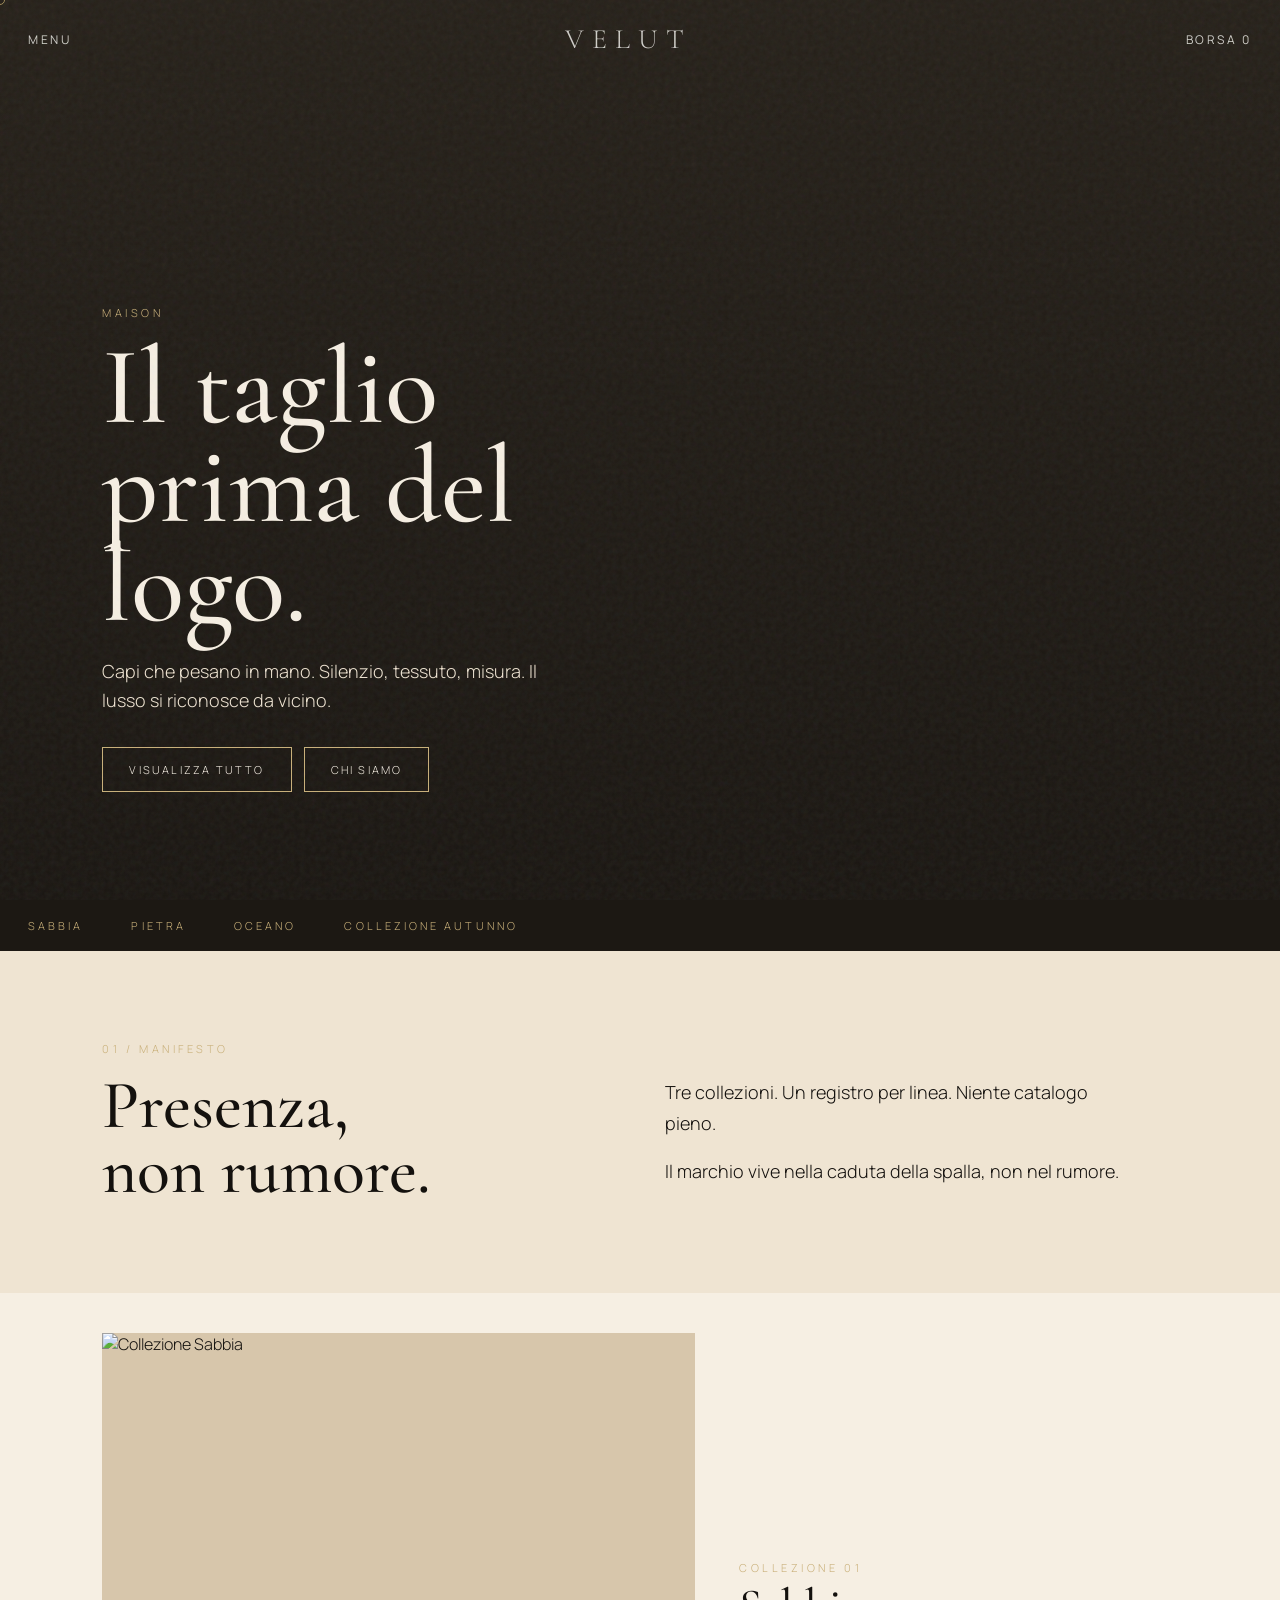
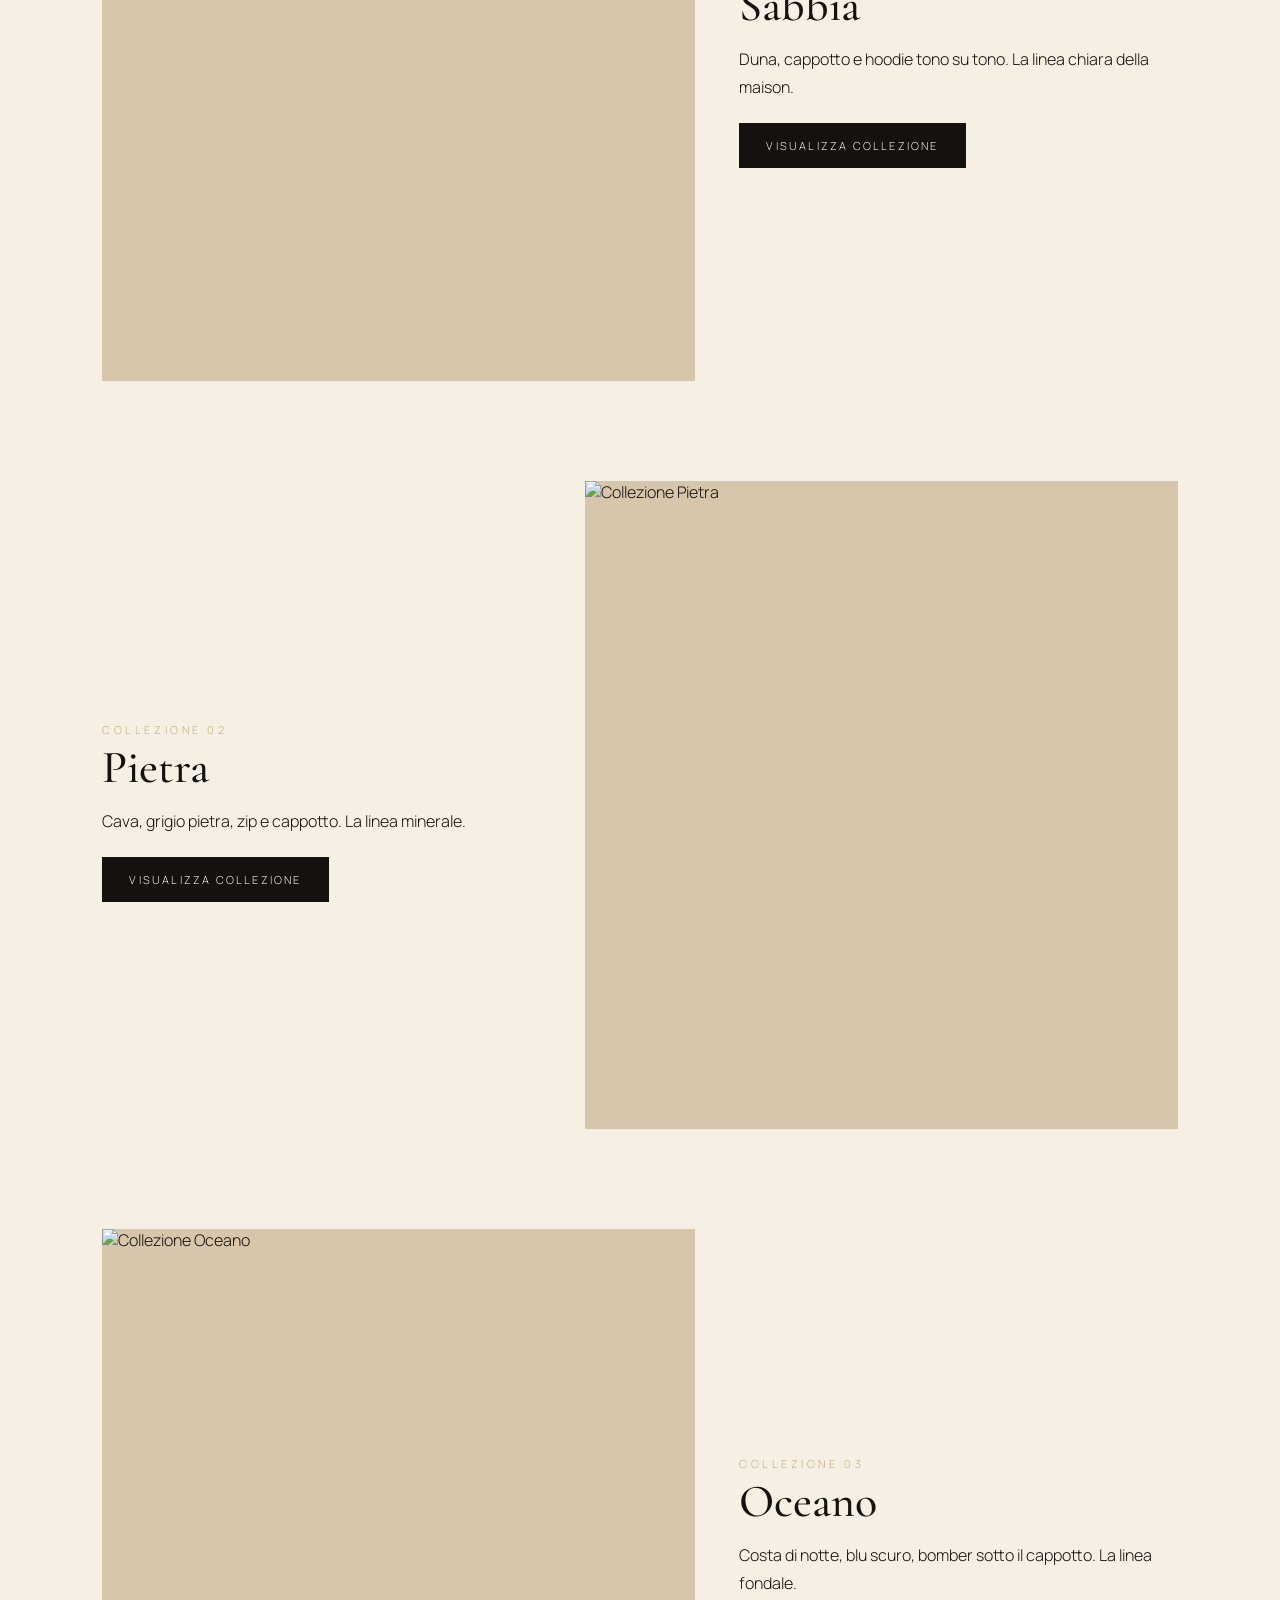
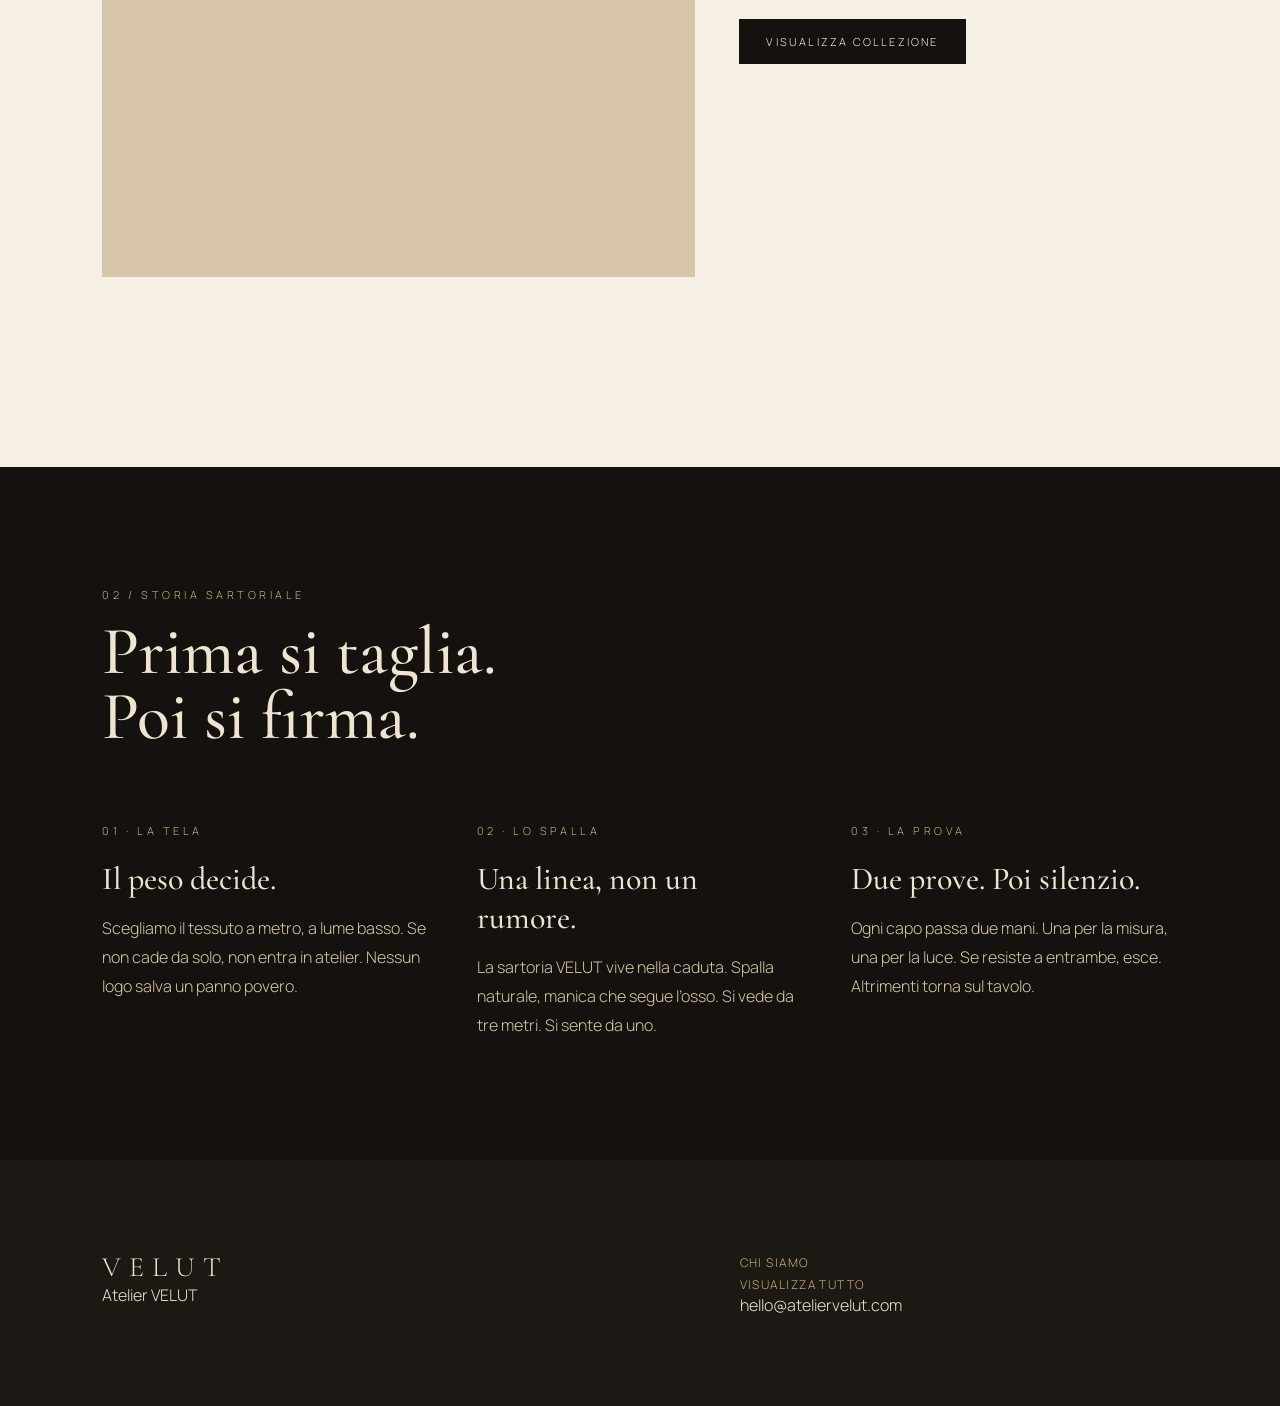
==== index.html @ d6e82a76 "Home: Storia sartoriale sotto le collezioni" ====
<!DOCTYPE html>
<html lang="it">
<head>
<meta charset="UTF-8"/>
<meta name="viewport" content="width=device-width, initial-scale=1"/>
<title>Atelier VELUT</title>
<link href="https://fonts.googleapis.com/css2?family=Cormorant+Garamond:ital,wght@0,400;0,500;1,400&family=Manrope:wght@300;400;500&display=swap" rel="stylesheet"/>
<link rel="stylesheet" href="styles.css"/>
</head>
<body>
<div class="cursor" id="cursor"></div><div class="grain"></div>
<nav class="nav"><button class="nav-link" data-open="menu">Menu</button><a class="wordmark" href="index.html">VELUT</a><button class="nav-link" id="cartBtn">Borsa <span id="cartCount">0</span></button></nav>
<aside class="panel" id="menu"><button class="panel-close" data-close>×</button><p class="eyebrow">Atelier</p><a href="index.html">Home</a><a href="collezioni.html">Visualizza tutto</a><a href="collezione-sabbia.html">Sabbia</a><a href="collezione-pietra.html">Pietra</a><a href="collezione-oceano.html">Oceano</a><a href="chi-siamo.html">Chi siamo</a></aside>
<aside class="panel cart" id="cart"><button class="panel-close" data-close-cart>×</button><p class="eyebrow">Borsa</p><div id="cartItems" class="cart-items"></div><div class="cart-foot"><div class="row"><span>Totale</span><strong id="cartTotal">€ 0</strong></div><button class="btn solid" id="checkout">Richiedi il capo</button></div></aside>
<header class="hero">
  <div class="hero-media">
    <video autoplay muted loop playsinline>
      <source src="https://videos.pexels.com/video-files/5815522/5815522-hd_1920_1080_25fps.mp4" type="video/mp4"/>
    </video>
  </div>
  <div class="hero-veil"></div>
  <div class="hero-copy">
    <p class="eyebrow">Maison</p>
    <h1>Il taglio<br/>prima del logo.</h1>
    <p class="lede">Capi che pesano in mano. Silenzio, tessuto, misura. Il lusso si riconosce da vicino.</p>
    <div class="hero-actions">
      <a class="btn ghost" href="collezioni.html">Visualizza tutto</a>
      <a class="btn ghost" href="chi-siamo.html">Chi siamo</a>
    </div>
  </div>
</header>
<section class="strip"><span>Sabbia</span><span>Pietra</span><span>Oceano</span><span>Collezione Autunno</span></section>
<section class="manifesto">
  <div><p class="eyebrow">01 / Manifesto</p><h2>Presenza,<br/>non rumore.</h2></div>
  <div class="manifesto-text">
    <p>Tre collezioni. Un registro per linea. Niente catalogo pieno.</p>
    <p>Il marchio vive nella caduta della spalla, non nel rumore.</p>
  </div>
</section>
<section class="collezione home-looks">
  <article class="product">
    <div class="product-img"><img src="https://i.imgur.com/UdXTt7d.jpeg" alt="Collezione Sabbia" referrerpolicy="no-referrer"/></div>
    <div class="product-info">
      <p class="eyebrow">Collezione 01</p>
      <h3>Sabbia</h3>
      <p>Duna, cappotto e hoodie tono su tono. La linea chiara della maison.</p>
      <a class="btn solid" href="collezione-sabbia.html">Visualizza collezione</a>
    </div>
  </article>
  <article class="product reverse">
    <div class="product-img"><img src="https://i.imgur.com/T31QSVO.jpeg" alt="Collezione Pietra" referrerpolicy="no-referrer"/></div>
    <div class="product-info">
      <p class="eyebrow">Collezione 02</p>
      <h3>Pietra</h3>
      <p>Cava, grigio pietra, zip e cappotto. La linea minerale.</p>
      <a class="btn solid" href="collezione-pietra.html">Visualizza collezione</a>
    </div>
  </article>
  <article class="product">
    <div class="product-img"><img src="https://i.imgur.com/yRLjNlA.jpeg" alt="Collezione Oceano" referrerpolicy="no-referrer"/></div>
    <div class="product-info">
      <p class="eyebrow">Collezione 03</p>
      <h3>Oceano</h3>
      <p>Costa di notte, blu scuro, bomber sotto il cappotto. La linea fondale.</p>
      <a class="btn solid" href="collezione-oceano.html">Visualizza collezione</a>
    </div>
  </article>
</section>
<section class="storia">
  <div class="storia-head">
    <p class="eyebrow">02 / Storia sartoriale</p>
    <h2>Prima si taglia.<br/>Poi si firma.</h2>
  </div>
  <div class="storia-grid">
    <article class="storia-item">
      <p class="num">01 · La tela</p>
      <h3>Il peso decide.</h3>
      <p>Scegliamo il tessuto a metro, a lume basso. Se non cade da solo, non entra in atelier. Nessun logo salva un panno povero.</p>
    </article>
    <article class="storia-item">
      <p class="num">02 · Lo spalla</p>
      <h3>Una linea, non un rumore.</h3>
      <p>La sartoria VELUT vive nella caduta. Spalla naturale, manica che segue l’osso. Si vede da tre metri. Si sente da uno.</p>
    </article>
    <article class="storia-item">
      <p class="num">03 · La prova</p>
      <h3>Due prove. Poi silenzio.</h3>
      <p>Ogni capo passa due mani. Una per la misura, una per la luce. Se resiste a entrambe, esce. Altrimenti torna sul tavolo.</p>
    </article>
  </div>
</section>
<footer class="foot"><div><p class="wordmark">VELUT</p><p>Atelier VELUT</p></div><div><p><a href="chi-siamo.html">Chi siamo</a></p><p><a href="collezioni.html">Visualizza tutto</a></p><p>hello@ateliervelut.com</p></div></footer>
<script src="app.js"></script>
</body>
</html>
---- styles.css ----
:root{--black:#14110e;--ivory:#f6efe3;--champagne:#eadcc6;--gold:#c9b07a;--stone:#8d8273;--paper:#efe4d2}*{box-sizing:border-box;margin:0;padding:0}html{scroll-behavior:smooth}body{background:var(--ivory);color:var(--black);font-family:Manrope,sans-serif;font-weight:300;overflow-x:hidden}img,video{width:100%;height:100%;object-fit:cover;display:block}button,a{font-family:inherit}.grain{pointer-events:none;position:fixed;inset:0;z-index:80;opacity:.06;background-image:url("data:image/svg+xml,%3Csvg viewBox='0 0 200 200' xmlns='http://www.w3.org/2000/svg'%3E%3Cfilter id='n'%3E%3CfeTurbulence type='fractalNoise' baseFrequency='.85' numOctaves='4' stitchTiles='stitch'/%3E%3C/filter%3E%3Crect width='100%25' height='100%25' filter='url(%23n)'/%3E%3C/svg%3E")}.cursor{width:10px;height:10px;border-radius:50%;border:1px solid var(--gold);position:fixed;pointer-events:none;z-index:90;transform:translate(-50%,-50%);mix-blend-mode:difference}.nav{position:fixed;top:0;left:0;right:0;z-index:40;display:flex;justify-content:space-between;align-items:center;padding:22px 28px;mix-blend-mode:difference;color:var(--ivory)}.wordmark{font-family:"Cormorant Garamond",serif;font-size:28px;letter-spacing:.28em;text-decoration:none;color:inherit}.nav-link{background:none;border:0;color:inherit;font-size:12px;letter-spacing:.22em;text-transform:uppercase;cursor:pointer}.hero{min-height:100vh;position:relative;display:grid;place-items:end start;color:var(--ivory)}.hero-media{position:absolute;inset:0;background:#2a241c}.hero-media video,.hero-media img{filter:grayscale(.22) contrast(1.06) brightness(.84) sepia(.1)}.hero-veil{position:absolute;inset:0;background:linear-gradient(180deg,rgba(20,17,14,.18),rgba(20,17,14,.72))}.hero-copy{position:relative;z-index:2;padding:0 8vw 12vh;max-width:820px}.hero-actions{display:flex;flex-wrap:wrap;gap:12px}.eyebrow{font-size:11px;letter-spacing:.32em;text-transform:uppercase;color:var(--gold);margin-bottom:18px}h1{font-family:"Cormorant Garamond",serif;font-weight:500;font-size:clamp(52px,9vw,110px);line-height:.9;margin-bottom:22px}.lede{font-size:18px;max-width:440px;margin-bottom:32px;color:var(--paper);line-height:1.6}.btn{display:inline-flex;align-items:center;justify-content:center;border:1px solid var(--gold);background:transparent;color:inherit;padding:14px 26px;letter-spacing:.2em;text-transform:uppercase;font-size:11px;text-decoration:none;cursor:pointer}.btn.solid{background:var(--black);color:var(--ivory);border-color:var(--black)}.btn.ghost{color:var(--ivory)}.btn:hover{background:var(--gold);color:var(--black);border-color:var(--gold)}.strip{background:#1c1813;color:var(--gold);display:flex;gap:48px;padding:18px 28px;font-size:11px;letter-spacing:.28em;text-transform:uppercase}.manifesto,.collezione,.foot{padding:90px 8vw}.manifesto{display:grid;grid-template-columns:1fr 1fr;gap:50px;align-items:end;background:var(--paper)}h2{font-family:"Cormorant Garamond",serif;font-size:clamp(36px,6vw,68px);font-weight:500;line-height:.95}.manifesto-text p{font-size:18px;line-height:1.75;margin-bottom:16px;max-width:460px}.product{display:grid;grid-template-columns:1.15fr .85fr;gap:44px;align-items:center;margin-bottom:80px}.product.reverse{grid-template-columns:.85fr 1.15fr}.product.reverse .product-img{order:2}.product-img{height:72vh;min-height:420px;overflow:hidden;background:#d7c6ab}.product-info h3{font-family:"Cormorant Garamond",serif;font-size:46px;font-weight:500}.price{font-size:22px;margin:8px 0 16px;color:#6d5c3d}.product-info p{line-height:1.75}.page-hero{min-height:58vh;position:relative;color:var(--ivory);display:grid;place-items:end start}.page-hero .bg{position:absolute;inset:0;background:#2a241c}.page-hero .bg img{filter:grayscale(.1) brightness(.72) sepia(.08)}.page-hero .copy{position:relative;z-index:2;padding:0 8vw 8vh}.sizes{display:flex;gap:8px;flex-wrap:wrap;margin:12px 0 24px}.size{min-width:52px;padding:10px 12px;border:1px solid #cfc6b8;background:transparent;cursor:pointer}.size.on{background:var(--black);color:var(--ivory)}.foot{display:grid;grid-template-columns:1.4fr 1fr;gap:24px;background:#1c1813;color:var(--paper)}.foot a{color:var(--gold);text-decoration:none;letter-spacing:.12em;font-size:12px;text-transform:uppercase}.panel{position:fixed;inset:0 auto 0 0;width:min(420px,92vw);background:#1c1813;color:var(--ivory);z-index:50;padding:80px 36px 40px;transform:translateX(-105%);transition:transform .45s}.panel.open{transform:none}.panel.cart{left:auto;right:0;transform:translateX(105%)}.panel.cart.open{transform:none}.panel a{display:block;color:inherit;text-decoration:none;font-family:"Cormorant Garamond",serif;font-size:34px;margin:8px 0}.panel-close{position:absolute;top:20px;right:20px;background:none;border:0;color:var(--gold);font-size:32px;cursor:pointer}.cart-line{display:flex;justify-content:space-between;padding:12px 0;border-bottom:1px solid #2a2723}.catalog{display:grid;grid-template-columns:repeat(2,1fr);gap:72px 40px;padding:64px 8vw 40px}.card{display:flex;flex-direction:column;gap:12px}.shots{display:grid;grid-template-columns:1fr 1fr;gap:8px}.shots .main{grid-column:1/-1;height:56vh;min-height:380px;background:#d7c6ab}.shots .side{height:28vh;min-height:160px;background:#d7c6ab}.card.tee .shots .main{height:52vh;object-position:center 20%}.card.full .shots .main{height:64vh;object-position:center top}.card h3{font-family:"Cormorant Garamond",serif;font-size:32px;font-weight:500}.card .meta{font-size:12px;letter-spacing:.12em;text-transform:uppercase;color:#6d5c3d}.note-atelier{padding:24px 8vw 8px;max-width:740px;line-height:1.75}.card .add{align-self:flex-start}.home-looks{padding-top:40px}.home-looks .product{margin-bottom:100px}.home-looks .product-img img{width:100%;height:100%;object-fit:cover;object-position:center 18%}.home-looks .product-info .btn{margin-top:22px}.home-looks .product-info p{margin:12px 0 0;max-width:420px}.storia{background:#14110e;color:#efe4d2;padding:120px 8vw}.storia-head{max-width:820px;margin-bottom:72px}.storia-head h2{color:#efe4d2}.storia-grid{display:grid;grid-template-columns:repeat(3,1fr);gap:48px}.storia-item .num{font-size:11px;letter-spacing:.32em;text-transform:uppercase;color:#c9b07a;margin-bottom:18px}.storia-item h3{font-family:"Cormorant Garamond",serif;font-size:32px;font-weight:500;margin-bottom:16px}.storia-item p{line-height:1.8;color:#d7c6ab;max-width:340px}.chi{padding:100px 8vw;background:var(--ivory)}.chi-grid{display:grid;grid-template-columns:.9fr 1.1fr;gap:72px;align-items:start}.chi h2{margin-bottom:24px}.chi p{font-size:18px;line-height:1.8;margin-bottom:18px;max-width:560px}.atelier-meta{display:grid;gap:28px;padding-top:12px}.atelier-meta p{margin:0;font-size:15px;line-height:1.7;max-width:none}.atelier-meta strong{display:block;font-family:"Cormorant Garamond",serif;font-size:22px;font-weight:500;margin-bottom:6px}.btn.ink{color:var(--black);border-color:var(--black)}@media(max-width:860px){.cursor{display:none}.manifesto,.product,.product.reverse,.foot,.catalog,.storia-grid,.chi-grid{grid-template-columns:1fr}.product.reverse .product-img{order:0}.product-img,.shots .main{height:52vh;min-height:280px}h1{font-size:52px}}
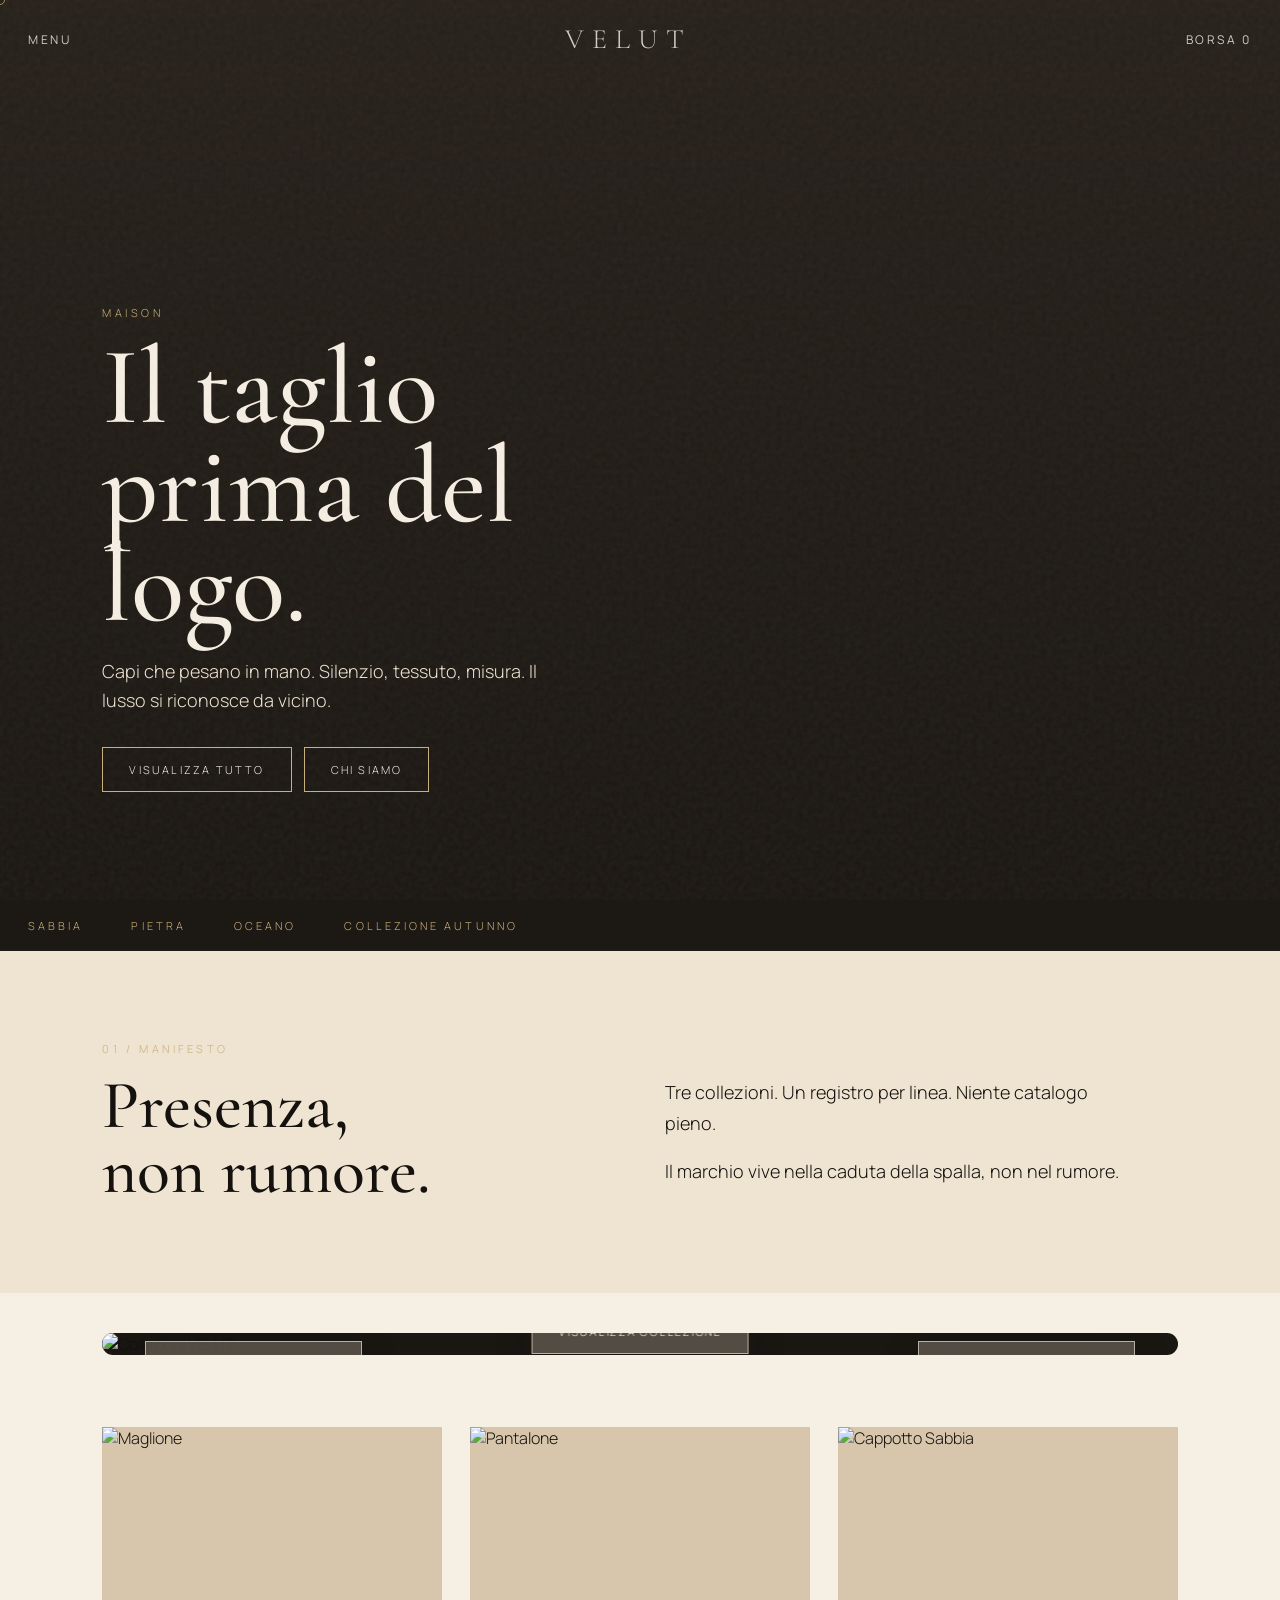
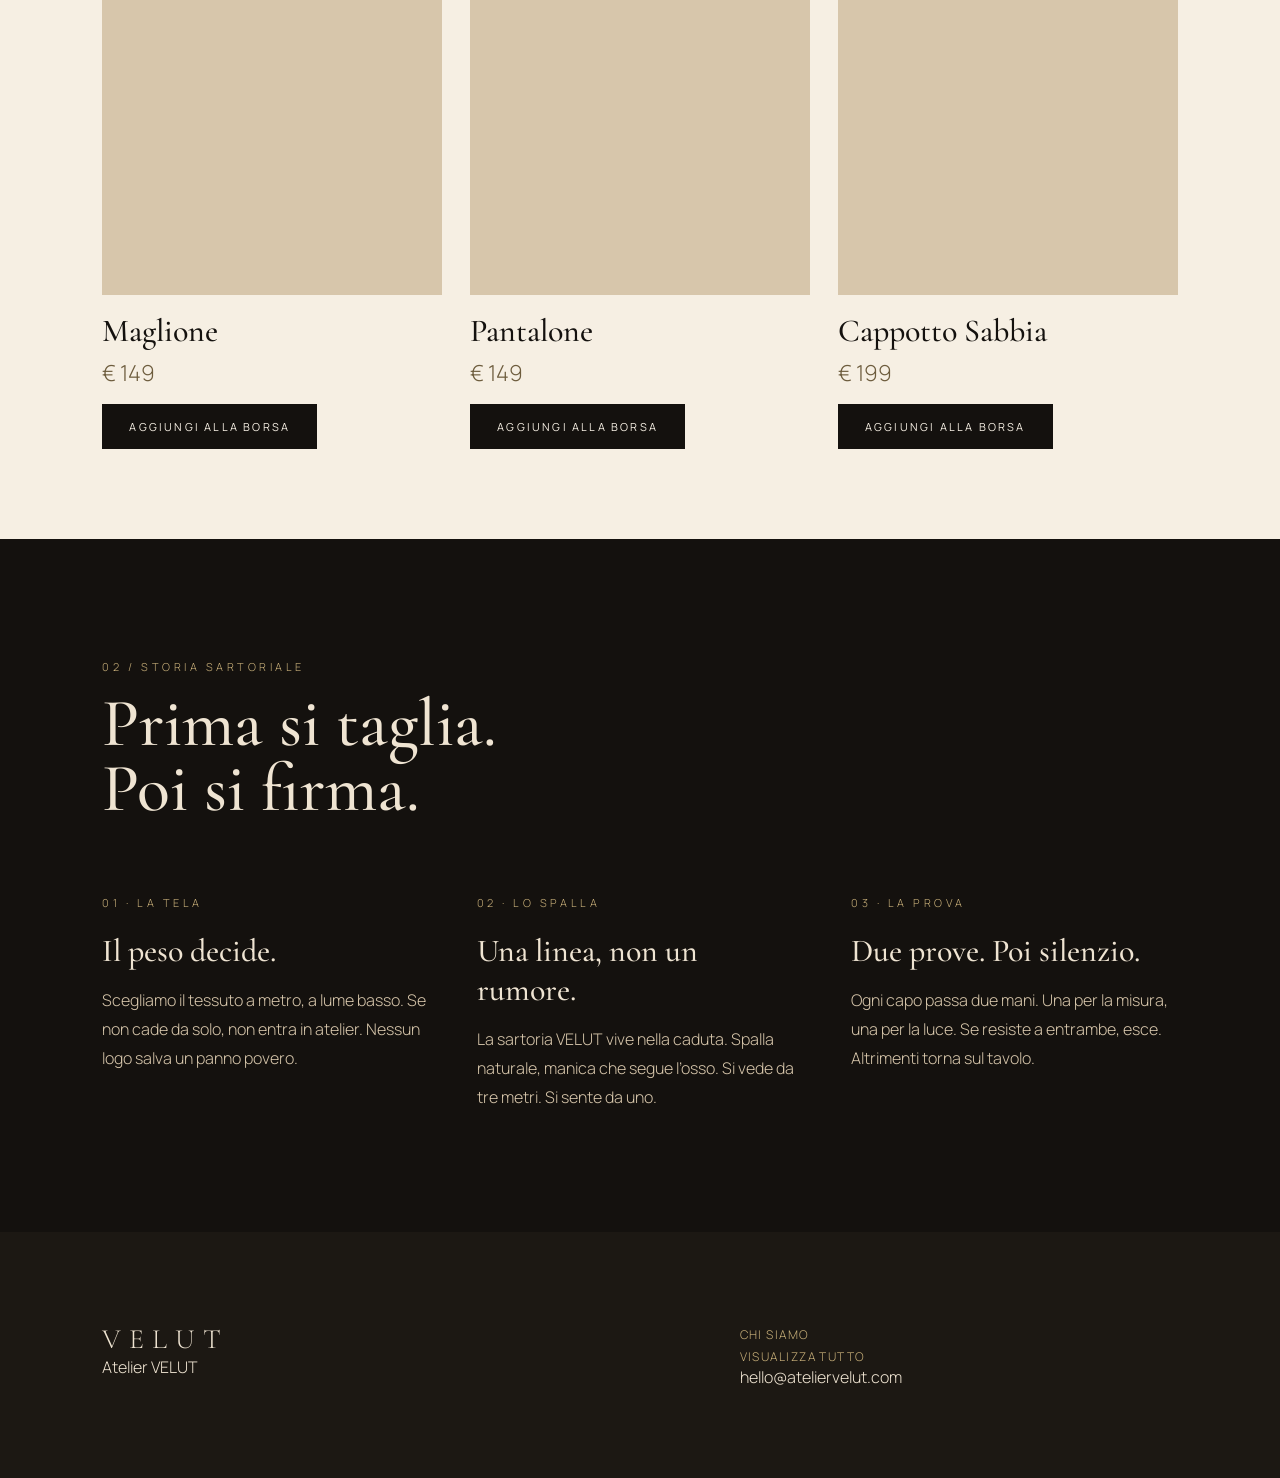
==== commit 7318eef4: "Home: foto unica, pulsanti vetro champagne, capi 149/149/199" ====
--- a/index.html
+++ b/index.html
@@ -38,33 +38,32 @@
   </div>
 </section>
 <section class="collezione home-looks">
-  <article class="product">
-    <div class="product-img"><img src="https://i.imgur.com/UdXTt7d.jpeg" alt="Collezione Sabbia" referrerpolicy="no-referrer"/></div>
-    <div class="product-info">
-      <p class="eyebrow">Collezione 01</p>
-      <h3>Sabbia</h3>
-      <p>Duna, cappotto e hoodie tono su tono. La linea chiara della maison.</p>
-      <a class="btn solid" href="collezione-sabbia.html">Visualizza collezione</a>
-    </div>
-  </article>
-  <article class="product reverse">
-    <div class="product-img"><img src="https://i.imgur.com/T31QSVO.jpeg" alt="Collezione Pietra" referrerpolicy="no-referrer"/></div>
-    <div class="product-info">
-      <p class="eyebrow">Collezione 02</p>
-      <h3>Pietra</h3>
-      <p>Cava, grigio pietra, zip e cappotto. La linea minerale.</p>
-      <a class="btn solid" href="collezione-pietra.html">Visualizza collezione</a>
-    </div>
-  </article>
-  <article class="product">
-    <div class="product-img"><img src="https://i.imgur.com/yRLjNlA.jpeg" alt="Collezione Oceano" referrerpolicy="no-referrer"/></div>
-    <div class="product-info">
-      <p class="eyebrow">Collezione 03</p>
-      <h3>Oceano</h3>
-      <p>Costa di notte, blu scuro, bomber sotto il cappotto. La linea fondale.</p>
-      <a class="btn solid" href="collezione-oceano.html">Visualizza collezione</a>
-    </div>
-  </article>
+  <div class="look-map">
+    <img src="https://i.imgur.com/NfbLbls.jpeg" alt="Collezioni VELUT" referrerpolicy="no-referrer"/>
+    <a class="btn glass hot oceano" href="collezione-oceano.html">Visualizza collezione</a>
+    <a class="btn glass hot sabbia" href="collezione-sabbia.html">Visualizza collezione</a>
+    <a class="btn glass hot pietra" href="collezione-pietra.html">Visualizza collezione</a>
+  </div>
+  <div class="capi-home">
+    <article class="capo">
+      <div class="capo-img"><img src="https://i.imgur.com/GcKYer9.jpeg" alt="Maglione" referrerpolicy="no-referrer"/></div>
+      <h3>Maglione</h3>
+      <p class="price">€ 149</p>
+      <button class="btn solid add" data-id="maglione-home" data-name="Maglione" data-price="149">Aggiungi alla borsa</button>
+    </article>
+    <article class="capo">
+      <div class="capo-img"><img src="https://i.imgur.com/Aw2wS9J.jpeg" alt="Pantalone" referrerpolicy="no-referrer"/></div>
+      <h3>Pantalone</h3>
+      <p class="price">€ 149</p>
+      <button class="btn solid add" data-id="pantalone-home" data-name="Pantalone" data-price="149">Aggiungi alla borsa</button>
+    </article>
+    <article class="capo">
+      <div class="capo-img"><img src="https://i.imgur.com/9FFWK0C.jpeg" alt="Cappotto Sabbia" referrerpolicy="no-referrer"/></div>
+      <h3>Cappotto Sabbia</h3>
+      <p class="price">€ 199</p>
+      <button class="btn solid add" data-id="cappotto-sabbia" data-name="Cappotto Sabbia" data-price="199">Aggiungi alla borsa</button>
+    </article>
+  </div>
 </section>
 <section class="storia">
   <div class="storia-head">
--- a/styles.css
+++ b/styles.css
@@ -1 +1 @@
-:root{--black:#14110e;--ivory:#f6efe3;--champagne:#eadcc6;--gold:#c9b07a;--stone:#8d8273;--paper:#efe4d2}*{box-sizing:border-box;margin:0;padding:0}html{scroll-behavior:smooth}body{background:var(--ivory);color:var(--black);font-family:Manrope,sans-serif;font-weight:300;overflow-x:hidden}img,video{width:100%;height:100%;object-fit:cover;display:block}button,a{font-family:inherit}.grain{pointer-events:none;position:fixed;inset:0;z-index:80;opacity:.06;background-image:url("data:image/svg+xml,%3Csvg viewBox='0 0 200 200' xmlns='http://www.w3.org/2000/svg'%3E%3Cfilter id='n'%3E%3CfeTurbulence type='fractalNoise' baseFrequency='.85' numOctaves='4' stitchTiles='stitch'/%3E%3C/filter%3E%3Crect width='100%25' height='100%25' filter='url(%23n)'/%3E%3C/svg%3E")}.cursor{width:10px;height:10px;border-radius:50%;border:1px solid var(--gold);position:fixed;pointer-events:none;z-index:90;transform:translate(-50%,-50%);mix-blend-mode:difference}.nav{position:fixed;top:0;left:0;right:0;z-index:40;display:flex;justify-content:space-between;align-items:center;padding:22px 28px;mix-blend-mode:difference;color:var(--ivory)}.wordmark{font-family:"Cormorant Garamond",serif;font-size:28px;letter-spacing:.28em;text-decoration:none;color:inherit}.nav-link{background:none;border:0;color:inherit;font-size:12px;letter-spacing:.22em;text-transform:uppercase;cursor:pointer}.hero{min-height:100vh;position:relative;display:grid;place-items:end start;color:var(--ivory)}.hero-media{position:absolute;inset:0;background:#2a241c}.hero-media video,.hero-media img{filter:grayscale(.22) contrast(1.06) brightness(.84) sepia(.1)}.hero-veil{position:absolute;inset:0;background:linear-gradient(180deg,rgba(20,17,14,.18),rgba(20,17,14,.72))}.hero-copy{position:relative;z-index:2;padding:0 8vw 12vh;max-width:820px}.hero-actions{display:flex;flex-wrap:wrap;gap:12px}.eyebrow{font-size:11px;letter-spacing:.32em;text-transform:uppercase;color:var(--gold);margin-bottom:18px}h1{font-family:"Cormorant Garamond",serif;font-weight:500;font-size:clamp(52px,9vw,110px);line-height:.9;margin-bottom:22px}.lede{font-size:18px;max-width:440px;margin-bottom:32px;color:var(--paper);line-height:1.6}.btn{display:inline-flex;align-items:center;justify-content:center;border:1px solid var(--gold);background:transparent;color:inherit;padding:14px 26px;letter-spacing:.2em;text-transform:uppercase;font-size:11px;text-decoration:none;cursor:pointer}.btn.solid{background:var(--black);color:var(--ivory);border-color:var(--black)}.btn.ghost{color:var(--ivory)}.btn:hover{background:var(--gold);color:var(--black);border-color:var(--gold)}.strip{background:#1c1813;color:var(--gold);display:flex;gap:48px;padding:18px 28px;font-size:11px;letter-spacing:.28em;text-transform:uppercase}.manifesto,.collezione,.foot{padding:90px 8vw}.manifesto{display:grid;grid-template-columns:1fr 1fr;gap:50px;align-items:end;background:var(--paper)}h2{font-family:"Cormorant Garamond",serif;font-size:clamp(36px,6vw,68px);font-weight:500;line-height:.95}.manifesto-text p{font-size:18px;line-height:1.75;margin-bottom:16px;max-width:460px}.product{display:grid;grid-template-columns:1.15fr .85fr;gap:44px;align-items:center;margin-bottom:80px}.product.reverse{grid-template-columns:.85fr 1.15fr}.product.reverse .product-img{order:2}.product-img{height:72vh;min-height:420px;overflow:hidden;background:#d7c6ab}.product-info h3{font-family:"Cormorant Garamond",serif;font-size:46px;font-weight:500}.price{font-size:22px;margin:8px 0 16px;color:#6d5c3d}.product-info p{line-height:1.75}.page-hero{min-height:58vh;position:relative;color:var(--ivory);display:grid;place-items:end start}.page-hero .bg{position:absolute;inset:0;background:#2a241c}.page-hero .bg img{filter:grayscale(.1) brightness(.72) sepia(.08)}.page-hero .copy{position:relative;z-index:2;padding:0 8vw 8vh}.sizes{display:flex;gap:8px;flex-wrap:wrap;margin:12px 0 24px}.size{min-width:52px;padding:10px 12px;border:1px solid #cfc6b8;background:transparent;cursor:pointer}.size.on{background:var(--black);color:var(--ivory)}.foot{display:grid;grid-template-columns:1.4fr 1fr;gap:24px;background:#1c1813;color:var(--paper)}.foot a{color:var(--gold);text-decoration:none;letter-spacing:.12em;font-size:12px;text-transform:uppercase}.panel{position:fixed;inset:0 auto 0 0;width:min(420px,92vw);background:#1c1813;color:var(--ivory);z-index:50;padding:80px 36px 40px;transform:translateX(-105%);transition:transform .45s}.panel.open{transform:none}.panel.cart{left:auto;right:0;transform:translateX(105%)}.panel.cart.open{transform:none}.panel a{display:block;color:inherit;text-decoration:none;font-family:"Cormorant Garamond",serif;font-size:34px;margin:8px 0}.panel-close{position:absolute;top:20px;right:20px;background:none;border:0;color:var(--gold);font-size:32px;cursor:pointer}.cart-line{display:flex;justify-content:space-between;padding:12px 0;border-bottom:1px solid #2a2723}.catalog{display:grid;grid-template-columns:repeat(2,1fr);gap:72px 40px;padding:64px 8vw 40px}.card{display:flex;flex-direction:column;gap:12px}.shots{display:grid;grid-template-columns:1fr 1fr;gap:8px}.shots .main{grid-column:1/-1;height:56vh;min-height:380px;background:#d7c6ab}.shots .side{height:28vh;min-height:160px;background:#d7c6ab}.card.tee .shots .main{height:52vh;object-position:center 20%}.card.full .shots .main{height:64vh;object-position:center top}.card h3{font-family:"Cormorant Garamond",serif;font-size:32px;font-weight:500}.card .meta{font-size:12px;letter-spacing:.12em;text-transform:uppercase;color:#6d5c3d}.note-atelier{padding:24px 8vw 8px;max-width:740px;line-height:1.75}.card .add{align-self:flex-start}.home-looks{padding-top:40px}.home-looks .product{margin-bottom:100px}.home-looks .product-img img{width:100%;height:100%;object-fit:cover;object-position:center 18%}.home-looks .product-info .btn{margin-top:22px}.home-looks .product-info p{margin:12px 0 0;max-width:420px}.storia{background:#14110e;color:#efe4d2;padding:120px 8vw}.storia-head{max-width:820px;margin-bottom:72px}.storia-head h2{color:#efe4d2}.storia-grid{display:grid;grid-template-columns:repeat(3,1fr);gap:48px}.storia-item .num{font-size:11px;letter-spacing:.32em;text-transform:uppercase;color:#c9b07a;margin-bottom:18px}.storia-item h3{font-family:"Cormorant Garamond",serif;font-size:32px;font-weight:500;margin-bottom:16px}.storia-item p{line-height:1.8;color:#d7c6ab;max-width:340px}.chi{padding:100px 8vw;background:var(--ivory)}.chi-grid{display:grid;grid-template-columns:.9fr 1.1fr;gap:72px;align-items:start}.chi h2{margin-bottom:24px}.chi p{font-size:18px;line-height:1.8;margin-bottom:18px;max-width:560px}.atelier-meta{display:grid;gap:28px;padding-top:12px}.atelier-meta p{margin:0;font-size:15px;line-height:1.7;max-width:none}.atelier-meta strong{display:block;font-family:"Cormorant Garamond",serif;font-size:22px;font-weight:500;margin-bottom:6px}.btn.ink{color:var(--black);border-color:var(--black)}@media(max-width:860px){.cursor{display:none}.manifesto,.product,.product.reverse,.foot,.catalog,.storia-grid,.chi-grid{grid-template-columns:1fr}.product.reverse .product-img{order:0}.product-img,.shots .main{height:52vh;min-height:280px}h1{font-size:52px}}
+:root{--black:#14110e;--ivory:#f6efe3;--champagne:#eadcc6;--gold:#c9b07a;--stone:#8d8273;--paper:#efe4d2}*{box-sizing:border-box;margin:0;padding:0}html{scroll-behavior:smooth}body{background:var(--ivory);color:var(--black);font-family:Manrope,sans-serif;font-weight:300;overflow-x:hidden}img,video{width:100%;height:100%;object-fit:cover;display:block}button,a{font-family:inherit}.grain{pointer-events:none;position:fixed;inset:0;z-index:80;opacity:.06;background-image:url("data:image/svg+xml,%3Csvg viewBox='0 0 200 200' xmlns='http://www.w3.org/2000/svg'%3E%3Cfilter id='n'%3E%3CfeTurbulence type='fractalNoise' baseFrequency='.85' numOctaves='4' stitchTiles='stitch'/%3E%3C/filter%3E%3Crect width='100%25' height='100%25' filter='url(%23n)'/%3E%3C/svg%3E")}.cursor{width:10px;height:10px;border-radius:50%;border:1px solid var(--gold);position:fixed;pointer-events:none;z-index:90;transform:translate(-50%,-50%);mix-blend-mode:difference}.nav{position:fixed;top:0;left:0;right:0;z-index:40;display:flex;justify-content:space-between;align-items:center;padding:22px 28px;mix-blend-mode:difference;color:var(--ivory)}.wordmark{font-family:"Cormorant Garamond",serif;font-size:28px;letter-spacing:.28em;text-decoration:none;color:inherit}.nav-link{background:none;border:0;color:inherit;font-size:12px;letter-spacing:.22em;text-transform:uppercase;cursor:pointer}.hero{min-height:100vh;position:relative;display:grid;place-items:end start;color:var(--ivory)}.hero-media{position:absolute;inset:0;background:#2a241c}.hero-media video,.hero-media img{filter:grayscale(.22) contrast(1.06) brightness(.84) sepia(.1)}.hero-veil{position:absolute;inset:0;background:linear-gradient(180deg,rgba(20,17,14,.18),rgba(20,17,14,.72))}.hero-copy{position:relative;z-index:2;padding:0 8vw 12vh;max-width:820px}.hero-actions{display:flex;flex-wrap:wrap;gap:12px}.eyebrow{font-size:11px;letter-spacing:.32em;text-transform:uppercase;color:var(--gold);margin-bottom:18px}h1{font-family:"Cormorant Garamond",serif;font-weight:500;font-size:clamp(52px,9vw,110px);line-height:.9;margin-bottom:22px}.lede{font-size:18px;max-width:440px;margin-bottom:32px;color:var(--paper);line-height:1.6}.btn{display:inline-flex;align-items:center;justify-content:center;border:1px solid var(--gold);background:transparent;color:inherit;padding:14px 26px;letter-spacing:.2em;text-transform:uppercase;font-size:11px;text-decoration:none;cursor:pointer}.btn.solid{background:var(--black);color:var(--ivory);border-color:var(--black)}.btn.ghost{color:var(--ivory)}.btn:hover{background:var(--gold);color:var(--black);border-color:var(--gold)}.btn.glass{background:rgba(234,220,198,.28);backdrop-filter:blur(16px) saturate(1.25);-webkit-backdrop-filter:blur(16px) saturate(1.25);border:1px solid rgba(246,239,227,.62);color:#f6efe3;box-shadow:0 10px 36px rgba(20,17,14,.22);letter-spacing:.16em}.btn.glass:hover{background:rgba(234,220,198,.55);color:#14110e;border-color:#eadcc6}.strip{background:#1c1813;color:var(--gold);display:flex;gap:48px;padding:18px 28px;font-size:11px;letter-spacing:.28em;text-transform:uppercase}.manifesto,.collezione,.foot{padding:90px 8vw}.manifesto{display:grid;grid-template-columns:1fr 1fr;gap:50px;align-items:end;background:var(--paper)}h2{font-family:"Cormorant Garamond",serif;font-size:clamp(36px,6vw,68px);font-weight:500;line-height:.95}.manifesto-text p{font-size:18px;line-height:1.75;margin-bottom:16px;max-width:460px}.product{display:grid;grid-template-columns:1.15fr .85fr;gap:44px;align-items:center;margin-bottom:80px}.product.reverse{grid-template-columns:.85fr 1.15fr}.product.reverse .product-img{order:2}.product-img{height:72vh;min-height:420px;overflow:hidden;background:#d7c6ab}.product-info h3{font-family:"Cormorant Garamond",serif;font-size:46px;font-weight:500}.price{font-size:22px;margin:8px 0 16px;color:#6d5c3d}.product-info p{line-height:1.75}.page-hero{min-height:58vh;position:relative;color:var(--ivory);display:grid;place-items:end start}.page-hero .bg{position:absolute;inset:0;background:#2a241c}.page-hero .bg img{filter:grayscale(.1) brightness(.72) sepia(.08)}.page-hero .copy{position:relative;z-index:2;padding:0 8vw 8vh}.sizes{display:flex;gap:8px;flex-wrap:wrap;margin:12px 0 24px}.size{min-width:52px;padding:10px 12px;border:1px solid #cfc6b8;background:transparent;cursor:pointer}.size.on{background:var(--black);color:var(--ivory)}.foot{display:grid;grid-template-columns:1.4fr 1fr;gap:24px;background:#1c1813;color:var(--paper)}.foot a{color:var(--gold);text-decoration:none;letter-spacing:.12em;font-size:12px;text-transform:uppercase}.panel{position:fixed;inset:0 auto 0 0;width:min(420px,92vw);background:#1c1813;color:var(--ivory);z-index:50;padding:80px 36px 40px;transform:translateX(-105%);transition:transform .45s}.panel.open{transform:none}.panel.cart{left:auto;right:0;transform:translateX(105%)}.panel.cart.open{transform:none}.panel a{display:block;color:inherit;text-decoration:none;font-family:"Cormorant Garamond",serif;font-size:34px;margin:8px 0}.panel-close{position:absolute;top:20px;right:20px;background:none;border:0;color:var(--gold);font-size:32px;cursor:pointer}.cart-line{display:flex;justify-content:space-between;padding:12px 0;border-bottom:1px solid #2a2723}.catalog{display:grid;grid-template-columns:repeat(2,1fr);gap:72px 40px;padding:64px 8vw 40px}.card{display:flex;flex-direction:column;gap:12px}.shots{display:grid;grid-template-columns:1fr 1fr;gap:8px}.shots .main{grid-column:1/-1;height:56vh;min-height:380px;background:#d7c6ab}.shots .side{height:28vh;min-height:160px;background:#d7c6ab}.card.tee .shots .main{height:52vh;object-position:center 20%}.card.full .shots .main{height:64vh;object-position:center top}.card h3{font-family:"Cormorant Garamond",serif;font-size:32px;font-weight:500}.card .meta{font-size:12px;letter-spacing:.12em;text-transform:uppercase;color:#6d5c3d}.note-atelier{padding:24px 8vw 8px;max-width:740px;line-height:1.75}.card .add{align-self:flex-start}.home-looks{padding-top:40px}.look-map{position:relative;margin:0 0 72px;overflow:hidden;border-radius:22px;background:#1a1612}.look-map>img{width:100%;height:auto;object-fit:contain;display:block}.look-map .hot{position:absolute;z-index:3;white-space:nowrap}.look-map .hot.oceano{left:4%;top:34%}.look-map .hot.sabbia{right:4%;top:34%}.look-map .hot.pietra{left:50%;bottom:7%;transform:translateX(-50%)}.capi-home{display:grid;grid-template-columns:repeat(3,1fr);gap:28px}.capo-img{height:52vh;min-height:320px;overflow:hidden;background:#d7c6ab;margin-bottom:16px}.capo-img img{object-position:center 18%}.capo h3{font-family:"Cormorant Garamond",serif;font-size:32px;font-weight:500}.storia{background:#14110e;color:#efe4d2;padding:120px 8vw}.storia-head{max-width:820px;margin-bottom:72px}.storia-head h2{color:#efe4d2}.storia-grid{display:grid;grid-template-columns:repeat(3,1fr);gap:48px}.storia-item .num{font-size:11px;letter-spacing:.32em;text-transform:uppercase;color:#c9b07a;margin-bottom:18px}.storia-item h3{font-family:"Cormorant Garamond",serif;font-size:32px;font-weight:500;margin-bottom:16px}.storia-item p{line-height:1.8;color:#d7c6ab;max-width:340px}.chi{padding:100px 8vw;background:var(--ivory)}.chi-grid{display:grid;grid-template-columns:.9fr 1.1fr;gap:72px;align-items:start}.chi h2{margin-bottom:24px}.chi p{font-size:18px;line-height:1.8;margin-bottom:18px;max-width:560px}.atelier-meta{display:grid;gap:28px;padding-top:12px}.atelier-meta p{margin:0;font-size:15px;line-height:1.7;max-width:none}.atelier-meta strong{display:block;font-family:"Cormorant Garamond",serif;font-size:22px;font-weight:500;margin-bottom:6px}.btn.ink{color:var(--black);border-color:var(--black)}@media(max-width:860px){.cursor{display:none}.manifesto,.product,.product.reverse,.foot,.catalog,.storia-grid,.chi-grid,.capi-home{grid-template-columns:1fr}.product.reverse .product-img{order:0}.product-img,.shots .main,.capo-img{height:52vh;min-height:280px}h1{font-size:52px}.look-map .hot{padding:10px 14px;font-size:9px}.look-map .hot.oceano,.look-map .hot.sabbia{top:28%}.look-map .hot.pietra{bottom:4%}}
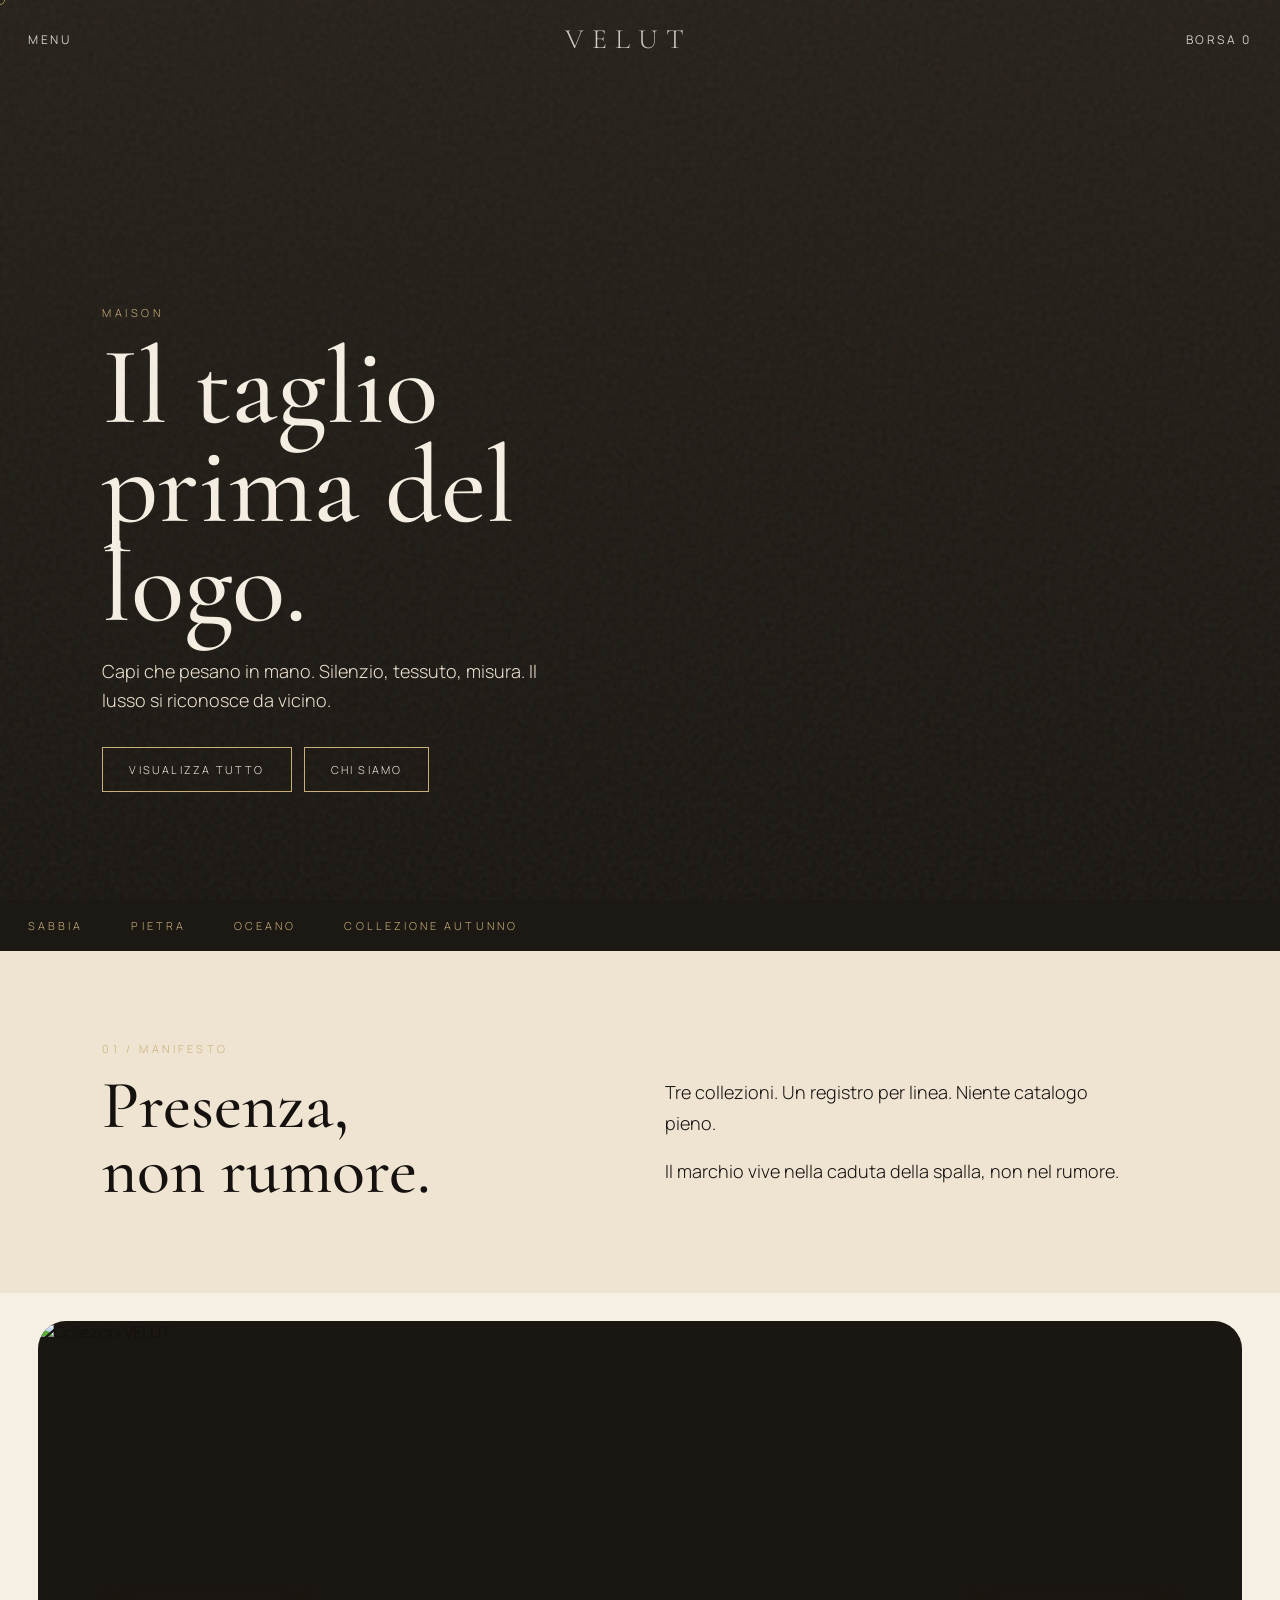
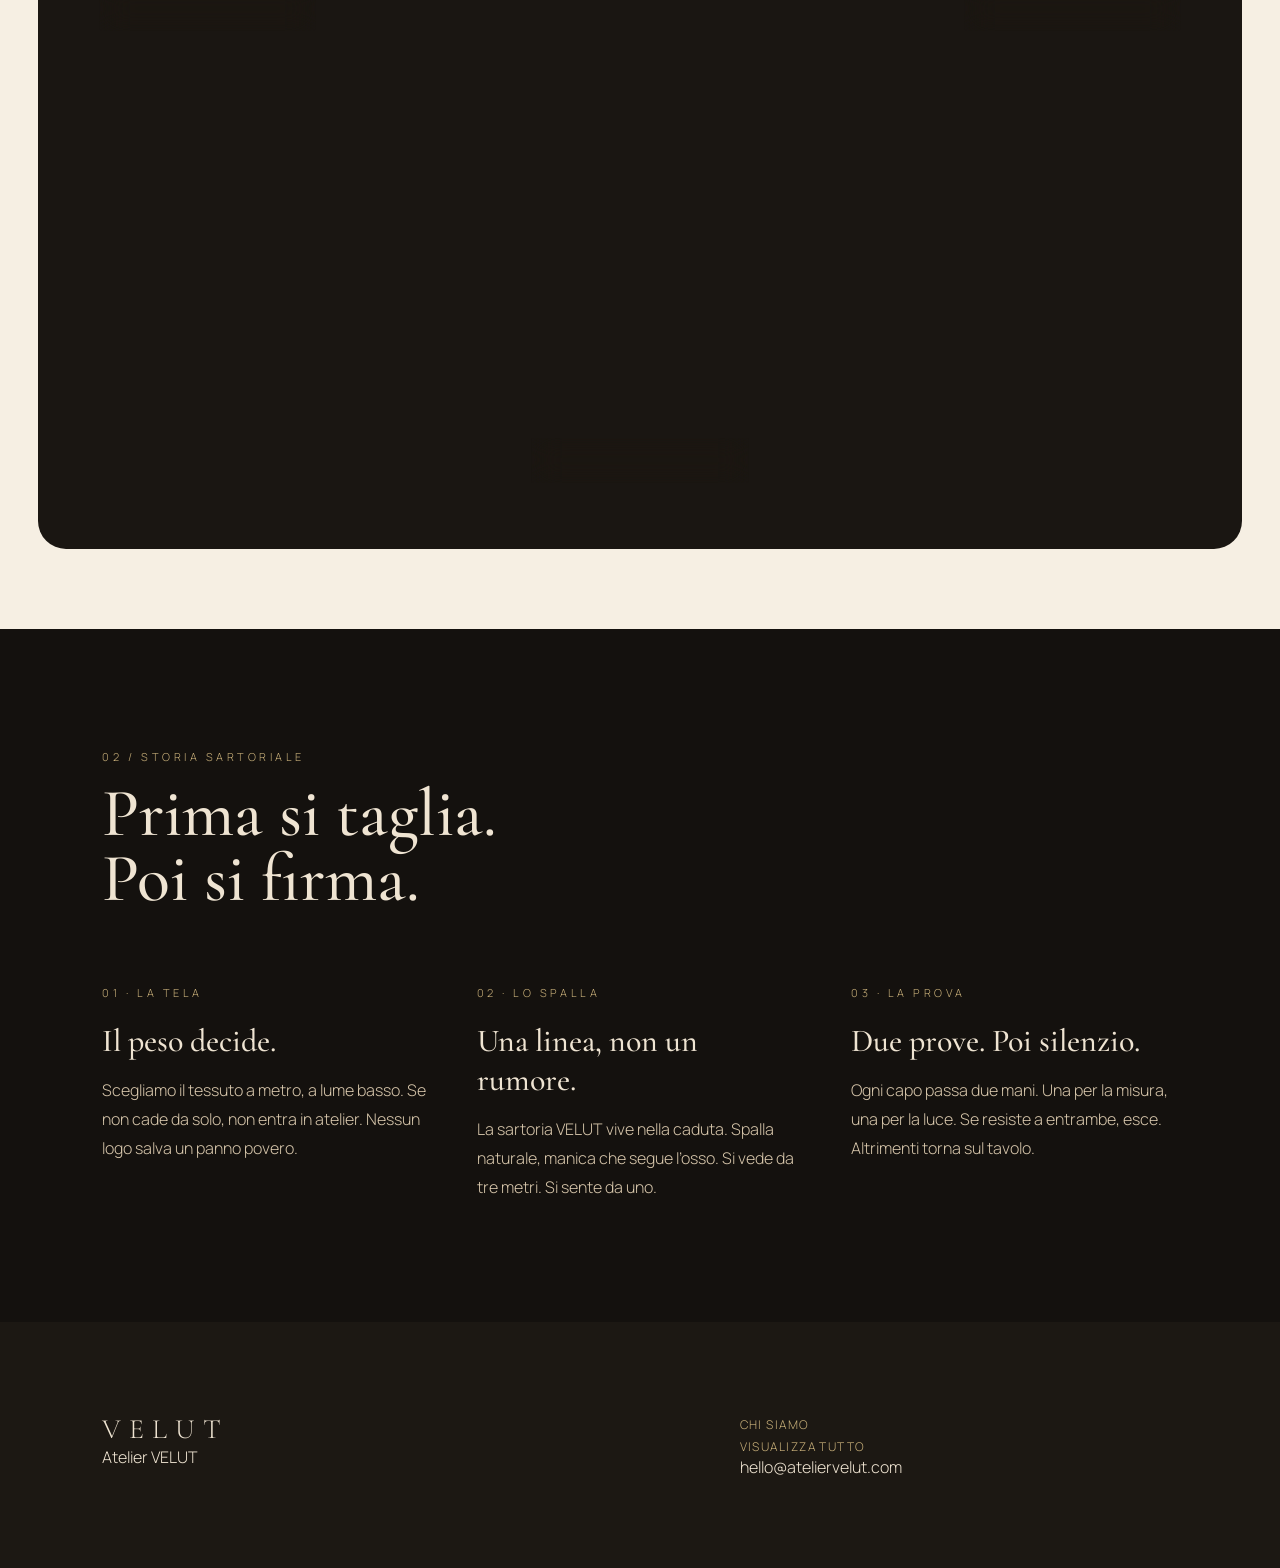
==== commit 3447f151: "Home senza prezzi; video autoplay; scheda collezioni grande; capi nelle collezioni" ====
--- a/index.html
+++ b/index.html
@@ -14,7 +14,7 @@
 <aside class="panel cart" id="cart"><button class="panel-close" data-close-cart>×</button><p class="eyebrow">Borsa</p><div id="cartItems" class="cart-items"></div><div class="cart-foot"><div class="row"><span>Totale</span><strong id="cartTotal">€ 0</strong></div><button class="btn solid" id="checkout">Richiedi il capo</button></div></aside>
 <header class="hero">
   <div class="hero-media">
-    <video autoplay muted loop playsinline>
+    <video id="heroVid" autoplay muted loop playsinline preload="auto" disablepictureinpicture controlslist="nodownload nofullscreen noremoteplayback">
       <source src="https://videos.pexels.com/video-files/5815522/5815522-hd_1920_1080_25fps.mp4" type="video/mp4"/>
     </video>
   </div>
@@ -44,26 +44,6 @@
     <a class="btn glass hot sabbia" href="collezione-sabbia.html">Visualizza collezione</a>
     <a class="btn glass hot pietra" href="collezione-pietra.html">Visualizza collezione</a>
   </div>
-  <div class="capi-home">
-    <article class="capo">
-      <div class="capo-img"><img src="https://i.imgur.com/GcKYer9.jpeg" alt="Maglione" referrerpolicy="no-referrer"/></div>
-      <h3>Maglione</h3>
-      <p class="price">€ 149</p>
-      <button class="btn solid add" data-id="maglione-home" data-name="Maglione" data-price="149">Aggiungi alla borsa</button>
-    </article>
-    <article class="capo">
-      <div class="capo-img"><img src="https://i.imgur.com/Aw2wS9J.jpeg" alt="Pantalone" referrerpolicy="no-referrer"/></div>
-      <h3>Pantalone</h3>
-      <p class="price">€ 149</p>
-      <button class="btn solid add" data-id="pantalone-home" data-name="Pantalone" data-price="149">Aggiungi alla borsa</button>
-    </article>
-    <article class="capo">
-      <div class="capo-img"><img src="https://i.imgur.com/9FFWK0C.jpeg" alt="Cappotto Sabbia" referrerpolicy="no-referrer"/></div>
-      <h3>Cappotto Sabbia</h3>
-      <p class="price">€ 199</p>
-      <button class="btn solid add" data-id="cappotto-sabbia" data-name="Cappotto Sabbia" data-price="199">Aggiungi alla borsa</button>
-    </article>
-  </div>
 </section>
 <section class="storia">
   <div class="storia-head">
--- a/styles.css
+++ b/styles.css
@@ -1 +1 @@
-:root{--black:#14110e;--ivory:#f6efe3;--champagne:#eadcc6;--gold:#c9b07a;--stone:#8d8273;--paper:#efe4d2}*{box-sizing:border-box;margin:0;padding:0}html{scroll-behavior:smooth}body{background:var(--ivory);color:var(--black);font-family:Manrope,sans-serif;font-weight:300;overflow-x:hidden}img,video{width:100%;height:100%;object-fit:cover;display:block}button,a{font-family:inherit}.grain{pointer-events:none;position:fixed;inset:0;z-index:80;opacity:.06;background-image:url("data:image/svg+xml,%3Csvg viewBox='0 0 200 200' xmlns='http://www.w3.org/2000/svg'%3E%3Cfilter id='n'%3E%3CfeTurbulence type='fractalNoise' baseFrequency='.85' numOctaves='4' stitchTiles='stitch'/%3E%3C/filter%3E%3Crect width='100%25' height='100%25' filter='url(%23n)'/%3E%3C/svg%3E")}.cursor{width:10px;height:10px;border-radius:50%;border:1px solid var(--gold);position:fixed;pointer-events:none;z-index:90;transform:translate(-50%,-50%);mix-blend-mode:difference}.nav{position:fixed;top:0;left:0;right:0;z-index:40;display:flex;justify-content:space-between;align-items:center;padding:22px 28px;mix-blend-mode:difference;color:var(--ivory)}.wordmark{font-family:"Cormorant Garamond",serif;font-size:28px;letter-spacing:.28em;text-decoration:none;color:inherit}.nav-link{background:none;border:0;color:inherit;font-size:12px;letter-spacing:.22em;text-transform:uppercase;cursor:pointer}.hero{min-height:100vh;position:relative;display:grid;place-items:end start;color:var(--ivory)}.hero-media{position:absolute;inset:0;background:#2a241c}.hero-media video,.hero-media img{filter:grayscale(.22) contrast(1.06) brightness(.84) sepia(.1)}.hero-veil{position:absolute;inset:0;background:linear-gradient(180deg,rgba(20,17,14,.18),rgba(20,17,14,.72))}.hero-copy{position:relative;z-index:2;padding:0 8vw 12vh;max-width:820px}.hero-actions{display:flex;flex-wrap:wrap;gap:12px}.eyebrow{font-size:11px;letter-spacing:.32em;text-transform:uppercase;color:var(--gold);margin-bottom:18px}h1{font-family:"Cormorant Garamond",serif;font-weight:500;font-size:clamp(52px,9vw,110px);line-height:.9;margin-bottom:22px}.lede{font-size:18px;max-width:440px;margin-bottom:32px;color:var(--paper);line-height:1.6}.btn{display:inline-flex;align-items:center;justify-content:center;border:1px solid var(--gold);background:transparent;color:inherit;padding:14px 26px;letter-spacing:.2em;text-transform:uppercase;font-size:11px;text-decoration:none;cursor:pointer}.btn.solid{background:var(--black);color:var(--ivory);border-color:var(--black)}.btn.ghost{color:var(--ivory)}.btn:hover{background:var(--gold);color:var(--black);border-color:var(--gold)}.btn.glass{background:rgba(234,220,198,.28);backdrop-filter:blur(16px) saturate(1.25);-webkit-backdrop-filter:blur(16px) saturate(1.25);border:1px solid rgba(246,239,227,.62);color:#f6efe3;box-shadow:0 10px 36px rgba(20,17,14,.22);letter-spacing:.16em}.btn.glass:hover{background:rgba(234,220,198,.55);color:#14110e;border-color:#eadcc6}.strip{background:#1c1813;color:var(--gold);display:flex;gap:48px;padding:18px 28px;font-size:11px;letter-spacing:.28em;text-transform:uppercase}.manifesto,.collezione,.foot{padding:90px 8vw}.manifesto{display:grid;grid-template-columns:1fr 1fr;gap:50px;align-items:end;background:var(--paper)}h2{font-family:"Cormorant Garamond",serif;font-size:clamp(36px,6vw,68px);font-weight:500;line-height:.95}.manifesto-text p{font-size:18px;line-height:1.75;margin-bottom:16px;max-width:460px}.product{display:grid;grid-template-columns:1.15fr .85fr;gap:44px;align-items:center;margin-bottom:80px}.product.reverse{grid-template-columns:.85fr 1.15fr}.product.reverse .product-img{order:2}.product-img{height:72vh;min-height:420px;overflow:hidden;background:#d7c6ab}.product-info h3{font-family:"Cormorant Garamond",serif;font-size:46px;font-weight:500}.price{font-size:22px;margin:8px 0 16px;color:#6d5c3d}.product-info p{line-height:1.75}.page-hero{min-height:58vh;position:relative;color:var(--ivory);display:grid;place-items:end start}.page-hero .bg{position:absolute;inset:0;background:#2a241c}.page-hero .bg img{filter:grayscale(.1) brightness(.72) sepia(.08)}.page-hero .copy{position:relative;z-index:2;padding:0 8vw 8vh}.sizes{display:flex;gap:8px;flex-wrap:wrap;margin:12px 0 24px}.size{min-width:52px;padding:10px 12px;border:1px solid #cfc6b8;background:transparent;cursor:pointer}.size.on{background:var(--black);color:var(--ivory)}.foot{display:grid;grid-template-columns:1.4fr 1fr;gap:24px;background:#1c1813;color:var(--paper)}.foot a{color:var(--gold);text-decoration:none;letter-spacing:.12em;font-size:12px;text-transform:uppercase}.panel{position:fixed;inset:0 auto 0 0;width:min(420px,92vw);background:#1c1813;color:var(--ivory);z-index:50;padding:80px 36px 40px;transform:translateX(-105%);transition:transform .45s}.panel.open{transform:none}.panel.cart{left:auto;right:0;transform:translateX(105%)}.panel.cart.open{transform:none}.panel a{display:block;color:inherit;text-decoration:none;font-family:"Cormorant Garamond",serif;font-size:34px;margin:8px 0}.panel-close{position:absolute;top:20px;right:20px;background:none;border:0;color:var(--gold);font-size:32px;cursor:pointer}.cart-line{display:flex;justify-content:space-between;padding:12px 0;border-bottom:1px solid #2a2723}.catalog{display:grid;grid-template-columns:repeat(2,1fr);gap:72px 40px;padding:64px 8vw 40px}.card{display:flex;flex-direction:column;gap:12px}.shots{display:grid;grid-template-columns:1fr 1fr;gap:8px}.shots .main{grid-column:1/-1;height:56vh;min-height:380px;background:#d7c6ab}.shots .side{height:28vh;min-height:160px;background:#d7c6ab}.card.tee .shots .main{height:52vh;object-position:center 20%}.card.full .shots .main{height:64vh;object-position:center top}.card h3{font-family:"Cormorant Garamond",serif;font-size:32px;font-weight:500}.card .meta{font-size:12px;letter-spacing:.12em;text-transform:uppercase;color:#6d5c3d}.note-atelier{padding:24px 8vw 8px;max-width:740px;line-height:1.75}.card .add{align-self:flex-start}.home-looks{padding-top:40px}.look-map{position:relative;margin:0 0 72px;overflow:hidden;border-radius:22px;background:#1a1612}.look-map>img{width:100%;height:auto;object-fit:contain;display:block}.look-map .hot{position:absolute;z-index:3;white-space:nowrap}.look-map .hot.oceano{left:4%;top:34%}.look-map .hot.sabbia{right:4%;top:34%}.look-map .hot.pietra{left:50%;bottom:7%;transform:translateX(-50%)}.capi-home{display:grid;grid-template-columns:repeat(3,1fr);gap:28px}.capo-img{height:52vh;min-height:320px;overflow:hidden;background:#d7c6ab;margin-bottom:16px}.capo-img img{object-position:center 18%}.capo h3{font-family:"Cormorant Garamond",serif;font-size:32px;font-weight:500}.storia{background:#14110e;color:#efe4d2;padding:120px 8vw}.storia-head{max-width:820px;margin-bottom:72px}.storia-head h2{color:#efe4d2}.storia-grid{display:grid;grid-template-columns:repeat(3,1fr);gap:48px}.storia-item .num{font-size:11px;letter-spacing:.32em;text-transform:uppercase;color:#c9b07a;margin-bottom:18px}.storia-item h3{font-family:"Cormorant Garamond",serif;font-size:32px;font-weight:500;margin-bottom:16px}.storia-item p{line-height:1.8;color:#d7c6ab;max-width:340px}.chi{padding:100px 8vw;background:var(--ivory)}.chi-grid{display:grid;grid-template-columns:.9fr 1.1fr;gap:72px;align-items:start}.chi h2{margin-bottom:24px}.chi p{font-size:18px;line-height:1.8;margin-bottom:18px;max-width:560px}.atelier-meta{display:grid;gap:28px;padding-top:12px}.atelier-meta p{margin:0;font-size:15px;line-height:1.7;max-width:none}.atelier-meta strong{display:block;font-family:"Cormorant Garamond",serif;font-size:22px;font-weight:500;margin-bottom:6px}.btn.ink{color:var(--black);border-color:var(--black)}@media(max-width:860px){.cursor{display:none}.manifesto,.product,.product.reverse,.foot,.catalog,.storia-grid,.chi-grid,.capi-home{grid-template-columns:1fr}.product.reverse .product-img{order:0}.product-img,.shots .main,.capo-img{height:52vh;min-height:280px}h1{font-size:52px}.look-map .hot{padding:10px 14px;font-size:9px}.look-map .hot.oceano,.look-map .hot.sabbia{top:28%}.look-map .hot.pietra{bottom:4%}}
+:root{--black:#14110e;--ivory:#f6efe3;--champagne:#eadcc6;--gold:#c9b07a;--stone:#8d8273;--paper:#efe4d2}*{box-sizing:border-box;margin:0;padding:0}html{scroll-behavior:smooth}body{background:var(--ivory);color:var(--black);font-family:Manrope,sans-serif;font-weight:300;overflow-x:hidden}img,video{width:100%;height:100%;object-fit:cover;display:block}button,a{font-family:inherit}video::-webkit-media-controls{display:none!important}video::-webkit-media-controls-start-playback-button{display:none!important;-webkit-appearance:none}video::-webkit-media-controls-enclosure{display:none!important}.grain{pointer-events:none;position:fixed;inset:0;z-index:80;opacity:.06;background-image:url("data:image/svg+xml,%3Csvg viewBox='0 0 200 200' xmlns='http://www.w3.org/2000/svg'%3E%3Cfilter id='n'%3E%3CfeTurbulence type='fractalNoise' baseFrequency='.85' numOctaves='4' stitchTiles='stitch'/%3E%3C/filter%3E%3Crect width='100%25' height='100%25' filter='url(%23n)'/%3E%3C/svg%3E")}.cursor{width:10px;height:10px;border-radius:50%;border:1px solid var(--gold);position:fixed;pointer-events:none;z-index:90;transform:translate(-50%,-50%);mix-blend-mode:difference}.nav{position:fixed;top:0;left:0;right:0;z-index:40;display:flex;justify-content:space-between;align-items:center;padding:22px 28px;mix-blend-mode:difference;color:var(--ivory)}.wordmark{font-family:"Cormorant Garamond",serif;font-size:28px;letter-spacing:.28em;text-decoration:none;color:inherit}.nav-link{background:none;border:0;color:inherit;font-size:12px;letter-spacing:.22em;text-transform:uppercase;cursor:pointer}.hero{min-height:100vh;position:relative;display:grid;place-items:end start;color:var(--ivory)}.hero-media{position:absolute;inset:0;background:#2a241c}.hero-media video,.hero-media img{width:100%;height:100%;object-fit:cover;filter:grayscale(.22) contrast(1.06) brightness(.84) sepia(.1);pointer-events:none}.hero-veil{position:absolute;inset:0;background:linear-gradient(180deg,rgba(20,17,14,.18),rgba(20,17,14,.72))}.hero-copy{position:relative;z-index:2;padding:0 8vw 12vh;max-width:820px}.hero-actions{display:flex;flex-wrap:wrap;gap:12px}.eyebrow{font-size:11px;letter-spacing:.32em;text-transform:uppercase;color:var(--gold);margin-bottom:18px}h1{font-family:"Cormorant Garamond",serif;font-weight:500;font-size:clamp(52px,9vw,110px);line-height:.9;margin-bottom:22px}.lede{font-size:18px;max-width:440px;margin-bottom:32px;color:var(--paper);line-height:1.6}.btn{display:inline-flex;align-items:center;justify-content:center;border:1px solid var(--gold);background:transparent;color:inherit;padding:14px 26px;letter-spacing:.2em;text-transform:uppercase;font-size:11px;text-decoration:none;cursor:pointer}.btn.solid{background:var(--black);color:var(--ivory);border-color:var(--black)}.btn.ghost{color:var(--ivory)}.btn:hover{background:var(--gold);color:var(--black);border-color:var(--gold)}.btn.glass{background:rgba(234,220,198,.28);backdrop-filter:blur(16px) saturate(1.25);-webkit-backdrop-filter:blur(16px) saturate(1.25);border:1px solid rgba(246,239,227,.62);color:#f6efe3;box-shadow:0 10px 36px rgba(20,17,14,.22);letter-spacing:.16em}.btn.glass:hover{background:rgba(234,220,198,.55);color:#14110e;border-color:#eadcc6}.strip{background:#1c1813;color:var(--gold);display:flex;gap:48px;padding:18px 28px;font-size:11px;letter-spacing:.28em;text-transform:uppercase}.manifesto,.collezione,.foot{padding:90px 8vw}.manifesto{display:grid;grid-template-columns:1fr 1fr;gap:50px;align-items:end;background:var(--paper)}h2{font-family:"Cormorant Garamond",serif;font-size:clamp(36px,6vw,68px);font-weight:500;line-height:.95}.manifesto-text p{font-size:18px;line-height:1.75;margin-bottom:16px;max-width:460px}.product{display:grid;grid-template-columns:1.15fr .85fr;gap:44px;align-items:center;margin-bottom:80px}.product.reverse{grid-template-columns:.85fr 1.15fr}.product.reverse .product-img{order:2}.product-img{height:72vh;min-height:420px;overflow:hidden;background:#d7c6ab}.product-info h3{font-family:"Cormorant Garamond",serif;font-size:46px;font-weight:500}.price{font-size:22px;margin:8px 0 16px;color:#6d5c3d}.product-info p{line-height:1.75}.page-hero{min-height:58vh;position:relative;color:var(--ivory);display:grid;place-items:end start}.page-hero .bg{position:absolute;inset:0;background:#2a241c}.page-hero .bg img{filter:grayscale(.1) brightness(.72) sepia(.08)}.page-hero .copy{position:relative;z-index:2;padding:0 8vw 8vh}.sizes{display:flex;gap:8px;flex-wrap:wrap;margin:12px 0 24px}.size{min-width:52px;padding:10px 12px;border:1px solid #cfc6b8;background:transparent;cursor:pointer}.size.on{background:var(--black);color:var(--ivory)}.foot{display:grid;grid-template-columns:1.4fr 1fr;gap:24px;background:#1c1813;color:var(--paper)}.foot a{color:var(--gold);text-decoration:none;letter-spacing:.12em;font-size:12px;text-transform:uppercase}.panel{position:fixed;inset:0 auto 0 0;width:min(420px,92vw);background:#1c1813;color:var(--ivory);z-index:50;padding:80px 36px 40px;transform:translateX(-105%);transition:transform .45s}.panel.open{transform:none}.panel.cart{left:auto;right:0;transform:translateX(105%)}.panel.cart.open{transform:none}.panel a{display:block;color:inherit;text-decoration:none;font-family:"Cormorant Garamond",serif;font-size:34px;margin:8px 0}.panel-close{position:absolute;top:20px;right:20px;background:none;border:0;color:var(--gold);font-size:32px;cursor:pointer}.cart-line{display:flex;justify-content:space-between;padding:12px 0;border-bottom:1px solid #2a2723}.catalog{display:grid;grid-template-columns:repeat(2,1fr);gap:72px 40px;padding:64px 8vw 40px}.card{display:flex;flex-direction:column;gap:12px}.shots{display:grid;grid-template-columns:1fr 1fr;gap:8px}.shots .main{grid-column:1/-1;height:56vh;min-height:380px;background:#d7c6ab}.shots .side{height:28vh;min-height:160px;background:#d7c6ab}.card.tee .shots .main{height:52vh;object-position:center 20%}.card.full .shots .main{height:64vh;object-position:center top}.card h3{font-family:"Cormorant Garamond",serif;font-size:32px;font-weight:500}.card .meta{font-size:12px;letter-spacing:.12em;text-transform:uppercase;color:#6d5c3d}.note-atelier{padding:24px 8vw 8px;max-width:740px;line-height:1.75}.card .add{align-self:flex-start}.home-looks{padding:28px 3vw 80px}.look-map{position:relative;margin:0;overflow:hidden;border-radius:28px;background:#1a1612;min-height:92vh}.look-map>img{width:100%;height:92vh;min-height:640px;object-fit:cover;object-position:center top;display:block}.look-map .hot{position:absolute;z-index:3;white-space:nowrap}.look-map .hot.oceano{left:5%;top:32%}.look-map .hot.sabbia{right:5%;top:32%}.look-map .hot.pietra{left:50%;bottom:8%;transform:translateX(-50%)}.storia{background:#14110e;color:#efe4d2;padding:120px 8vw}.storia-head{max-width:820px;margin-bottom:72px}.storia-head h2{color:#efe4d2}.storia-grid{display:grid;grid-template-columns:repeat(3,1fr);gap:48px}.storia-item .num{font-size:11px;letter-spacing:.32em;text-transform:uppercase;color:#c9b07a;margin-bottom:18px}.storia-item h3{font-family:"Cormorant Garamond",serif;font-size:32px;font-weight:500;margin-bottom:16px}.storia-item p{line-height:1.8;color:#d7c6ab;max-width:340px}.chi{padding:100px 8vw;background:var(--ivory)}.chi-grid{display:grid;grid-template-columns:.9fr 1.1fr;gap:72px;align-items:start}.chi h2{margin-bottom:24px}.chi p{font-size:18px;line-height:1.8;margin-bottom:18px;max-width:560px}.atelier-meta{display:grid;gap:28px;padding-top:12px}.atelier-meta p{margin:0;font-size:15px;line-height:1.7;max-width:none}.atelier-meta strong{display:block;font-family:"Cormorant Garamond",serif;font-size:22px;font-weight:500;margin-bottom:6px}.btn.ink{color:var(--black);border-color:var(--black)}@media(max-width:860px){.cursor{display:none}.manifesto,.product,.product.reverse,.foot,.catalog,.storia-grid,.chi-grid{grid-template-columns:1fr}.product.reverse .product-img{order:0}.product-img,.shots .main{height:52vh;min-height:280px}h1{font-size:52px}.look-map{min-height:78vh}.look-map>img{height:78vh;min-height:480px}.look-map .hot{padding:10px 14px;font-size:9px}.look-map .hot.oceano,.look-map .hot.sabbia{top:26%}.look-map .hot.pietra{bottom:5%}}
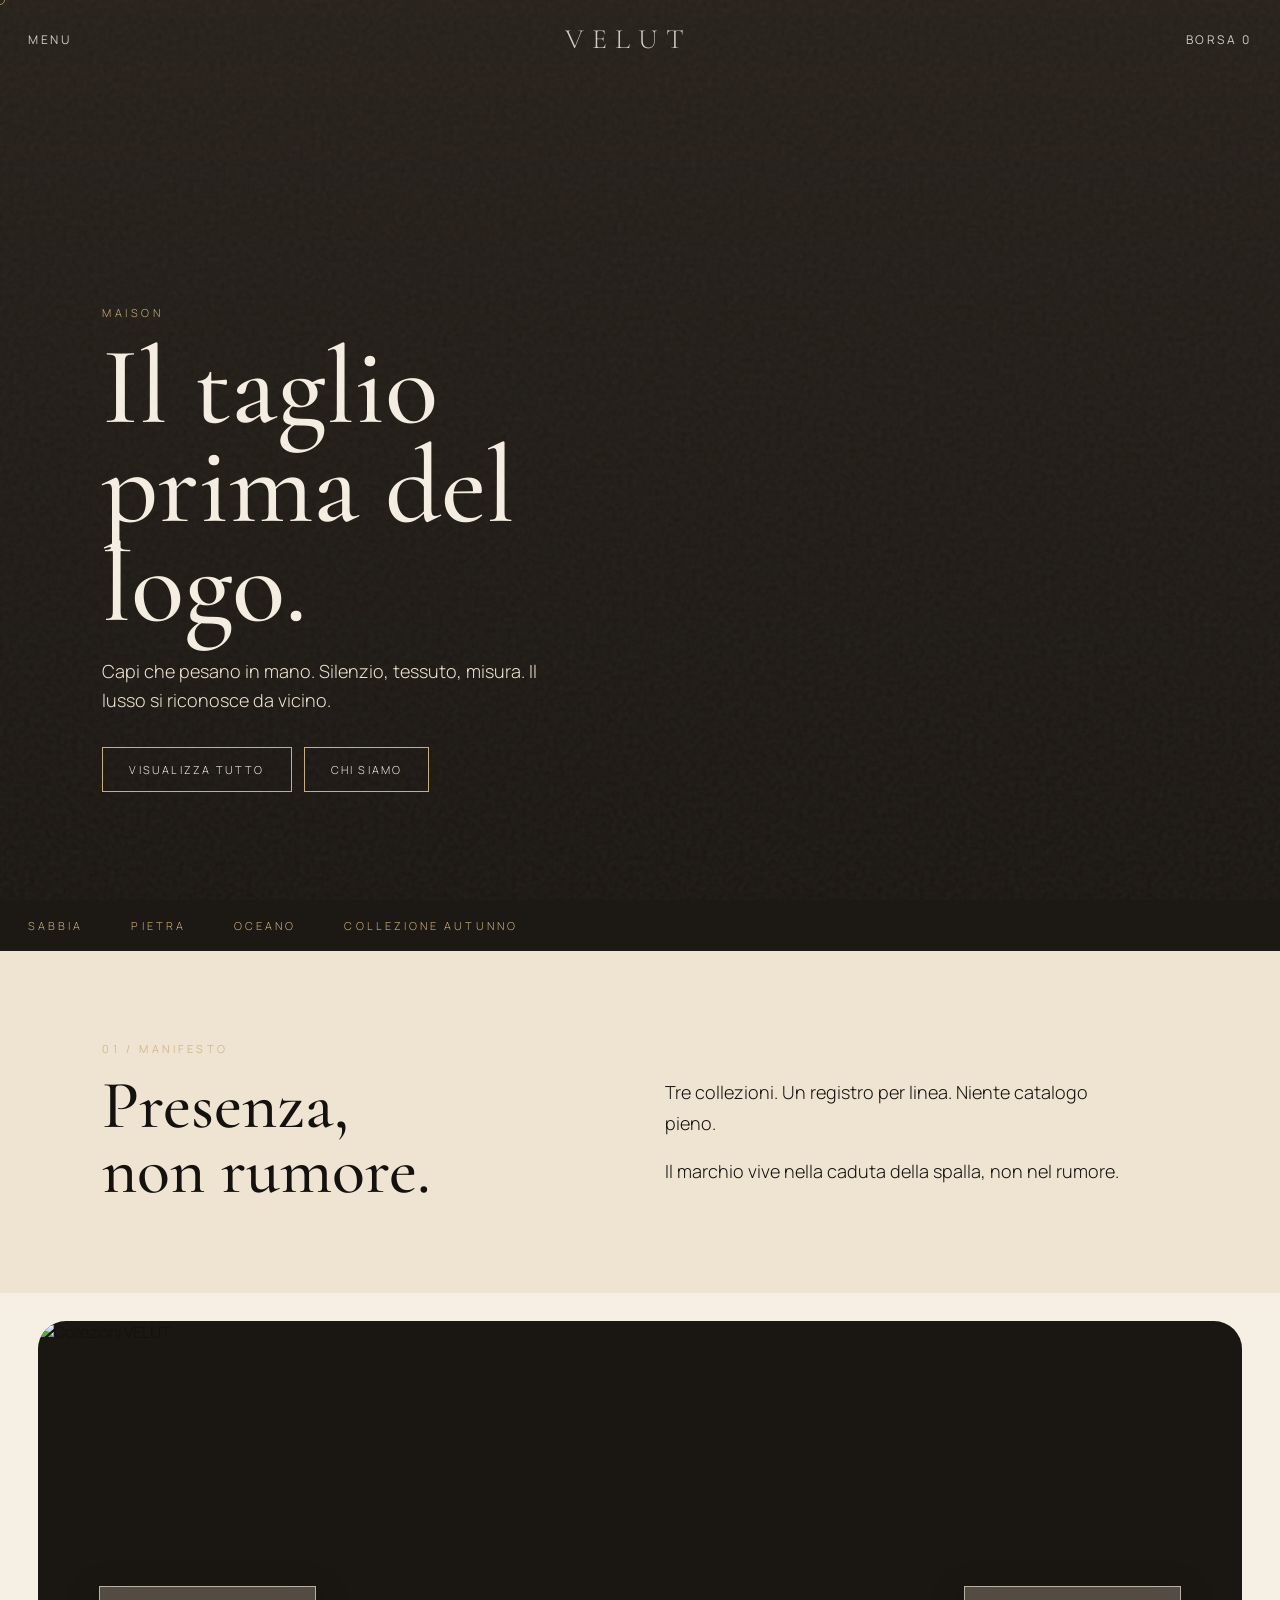
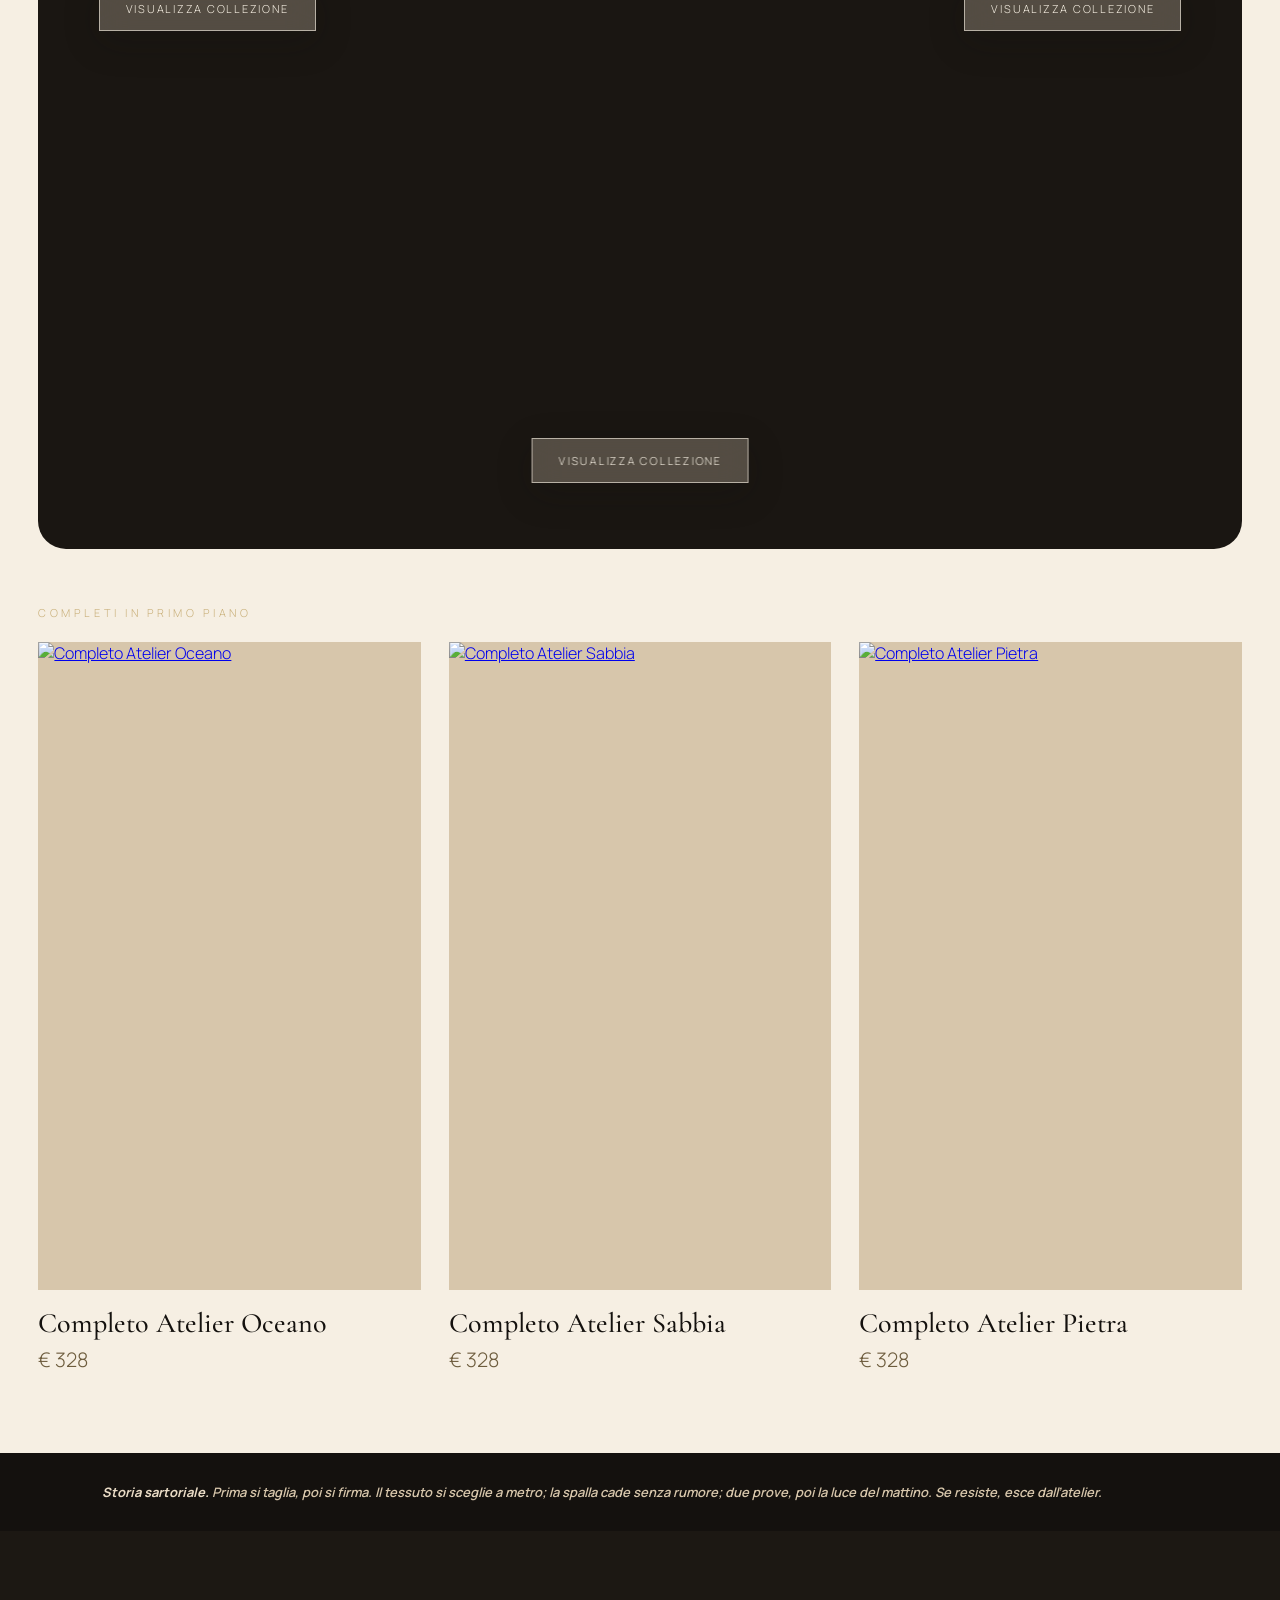
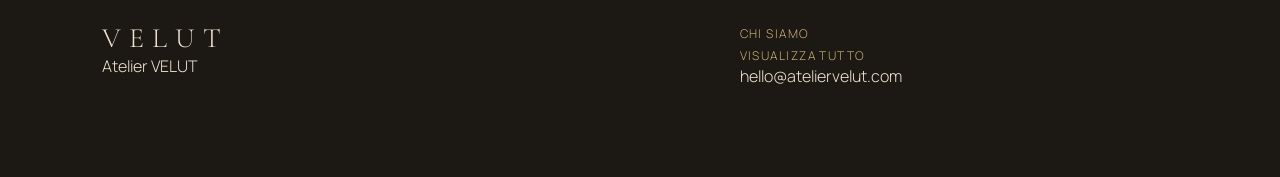
==== commit afa6b902: "Home: completi Atelier in card; Storia piccola corsivo in basso" ====
--- a/index.html
+++ b/index.html
@@ -44,29 +44,27 @@
     <a class="btn glass hot sabbia" href="collezione-sabbia.html">Visualizza collezione</a>
     <a class="btn glass hot pietra" href="collezione-pietra.html">Visualizza collezione</a>
   </div>
-</section>
-<section class="storia">
-  <div class="storia-head">
-    <p class="eyebrow">02 / Storia sartoriale</p>
-    <h2>Prima si taglia.<br/>Poi si firma.</h2>
-  </div>
-  <div class="storia-grid">
-    <article class="storia-item">
-      <p class="num">01 · La tela</p>
-      <h3>Il peso decide.</h3>
-      <p>Scegliamo il tessuto a metro, a lume basso. Se non cade da solo, non entra in atelier. Nessun logo salva un panno povero.</p>
+  <p class="eyebrow completi-kicker">Completi in primo piano</p>
+  <div class="completi">
+    <article class="completo-card">
+      <a class="completo-img" href="collezione-oceano.html"><img src="https://i.imgur.com/HhdZTjV.jpeg" alt="Completo Atelier Oceano" referrerpolicy="no-referrer"/></a>
+      <h3>Completo Atelier Oceano</h3>
+      <p class="price">€ 328</p>
     </article>
-    <article class="storia-item">
-      <p class="num">02 · Lo spalla</p>
-      <h3>Una linea, non un rumore.</h3>
-      <p>La sartoria VELUT vive nella caduta. Spalla naturale, manica che segue l’osso. Si vede da tre metri. Si sente da uno.</p>
+    <article class="completo-card">
+      <a class="completo-img" href="collezione-sabbia.html"><img src="https://i.imgur.com/DRviRP7.jpeg" alt="Completo Atelier Sabbia" referrerpolicy="no-referrer"/></a>
+      <h3>Completo Atelier Sabbia</h3>
+      <p class="price">€ 328</p>
     </article>
-    <article class="storia-item">
-      <p class="num">03 · La prova</p>
-      <h3>Due prove. Poi silenzio.</h3>
-      <p>Ogni capo passa due mani. Una per la misura, una per la luce. Se resiste a entrambe, esce. Altrimenti torna sul tavolo.</p>
+    <article class="completo-card">
+      <a class="completo-img" href="collezione-pietra.html"><img src="https://i.imgur.com/rvdBHOx.jpeg" alt="Completo Atelier Pietra" referrerpolicy="no-referrer"/></a>
+      <h3>Completo Atelier Pietra</h3>
+      <p class="price">€ 328</p>
     </article>
   </div>
+</section>
+<section class="storia storia-slim">
+  <p><strong><em>Storia sartoriale.</em></strong> <em>Prima si taglia, poi si firma. Il tessuto si sceglie a metro; la spalla cade senza rumore; due prove, poi la luce del mattino. Se resiste, esce dall’atelier.</em></p>
 </section>
 <footer class="foot"><div><p class="wordmark">VELUT</p><p>Atelier VELUT</p></div><div><p><a href="chi-siamo.html">Chi siamo</a></p><p><a href="collezioni.html">Visualizza tutto</a></p><p>hello@ateliervelut.com</p></div></footer>
 <script src="app.js"></script>
--- a/styles.css
+++ b/styles.css
@@ -1 +1 @@
-:root{--black:#14110e;--ivory:#f6efe3;--champagne:#eadcc6;--gold:#c9b07a;--stone:#8d8273;--paper:#efe4d2}*{box-sizing:border-box;margin:0;padding:0}html{scroll-behavior:smooth}body{background:var(--ivory);color:var(--black);font-family:Manrope,sans-serif;font-weight:300;overflow-x:hidden}img,video{width:100%;height:100%;object-fit:cover;display:block}button,a{font-family:inherit}video::-webkit-media-controls{display:none!important}video::-webkit-media-controls-start-playback-button{display:none!important;-webkit-appearance:none}video::-webkit-media-controls-enclosure{display:none!important}.grain{pointer-events:none;position:fixed;inset:0;z-index:80;opacity:.06;background-image:url("data:image/svg+xml,%3Csvg viewBox='0 0 200 200' xmlns='http://www.w3.org/2000/svg'%3E%3Cfilter id='n'%3E%3CfeTurbulence type='fractalNoise' baseFrequency='.85' numOctaves='4' stitchTiles='stitch'/%3E%3C/filter%3E%3Crect width='100%25' height='100%25' filter='url(%23n)'/%3E%3C/svg%3E")}.cursor{width:10px;height:10px;border-radius:50%;border:1px solid var(--gold);position:fixed;pointer-events:none;z-index:90;transform:translate(-50%,-50%);mix-blend-mode:difference}.nav{position:fixed;top:0;left:0;right:0;z-index:40;display:flex;justify-content:space-between;align-items:center;padding:22px 28px;mix-blend-mode:difference;color:var(--ivory)}.wordmark{font-family:"Cormorant Garamond",serif;font-size:28px;letter-spacing:.28em;text-decoration:none;color:inherit}.nav-link{background:none;border:0;color:inherit;font-size:12px;letter-spacing:.22em;text-transform:uppercase;cursor:pointer}.hero{min-height:100vh;position:relative;display:grid;place-items:end start;color:var(--ivory)}.hero-media{position:absolute;inset:0;background:#2a241c}.hero-media video,.hero-media img{width:100%;height:100%;object-fit:cover;filter:grayscale(.22) contrast(1.06) brightness(.84) sepia(.1);pointer-events:none}.hero-veil{position:absolute;inset:0;background:linear-gradient(180deg,rgba(20,17,14,.18),rgba(20,17,14,.72))}.hero-copy{position:relative;z-index:2;padding:0 8vw 12vh;max-width:820px}.hero-actions{display:flex;flex-wrap:wrap;gap:12px}.eyebrow{font-size:11px;letter-spacing:.32em;text-transform:uppercase;color:var(--gold);margin-bottom:18px}h1{font-family:"Cormorant Garamond",serif;font-weight:500;font-size:clamp(52px,9vw,110px);line-height:.9;margin-bottom:22px}.lede{font-size:18px;max-width:440px;margin-bottom:32px;color:var(--paper);line-height:1.6}.btn{display:inline-flex;align-items:center;justify-content:center;border:1px solid var(--gold);background:transparent;color:inherit;padding:14px 26px;letter-spacing:.2em;text-transform:uppercase;font-size:11px;text-decoration:none;cursor:pointer}.btn.solid{background:var(--black);color:var(--ivory);border-color:var(--black)}.btn.ghost{color:var(--ivory)}.btn:hover{background:var(--gold);color:var(--black);border-color:var(--gold)}.btn.glass{background:rgba(234,220,198,.28);backdrop-filter:blur(16px) saturate(1.25);-webkit-backdrop-filter:blur(16px) saturate(1.25);border:1px solid rgba(246,239,227,.62);color:#f6efe3;box-shadow:0 10px 36px rgba(20,17,14,.22);letter-spacing:.16em}.btn.glass:hover{background:rgba(234,220,198,.55);color:#14110e;border-color:#eadcc6}.strip{background:#1c1813;color:var(--gold);display:flex;gap:48px;padding:18px 28px;font-size:11px;letter-spacing:.28em;text-transform:uppercase}.manifesto,.collezione,.foot{padding:90px 8vw}.manifesto{display:grid;grid-template-columns:1fr 1fr;gap:50px;align-items:end;background:var(--paper)}h2{font-family:"Cormorant Garamond",serif;font-size:clamp(36px,6vw,68px);font-weight:500;line-height:.95}.manifesto-text p{font-size:18px;line-height:1.75;margin-bottom:16px;max-width:460px}.product{display:grid;grid-template-columns:1.15fr .85fr;gap:44px;align-items:center;margin-bottom:80px}.product.reverse{grid-template-columns:.85fr 1.15fr}.product.reverse .product-img{order:2}.product-img{height:72vh;min-height:420px;overflow:hidden;background:#d7c6ab}.product-info h3{font-family:"Cormorant Garamond",serif;font-size:46px;font-weight:500}.price{font-size:22px;margin:8px 0 16px;color:#6d5c3d}.product-info p{line-height:1.75}.page-hero{min-height:58vh;position:relative;color:var(--ivory);display:grid;place-items:end start}.page-hero .bg{position:absolute;inset:0;background:#2a241c}.page-hero .bg img{filter:grayscale(.1) brightness(.72) sepia(.08)}.page-hero .copy{position:relative;z-index:2;padding:0 8vw 8vh}.sizes{display:flex;gap:8px;flex-wrap:wrap;margin:12px 0 24px}.size{min-width:52px;padding:10px 12px;border:1px solid #cfc6b8;background:transparent;cursor:pointer}.size.on{background:var(--black);color:var(--ivory)}.foot{display:grid;grid-template-columns:1.4fr 1fr;gap:24px;background:#1c1813;color:var(--paper)}.foot a{color:var(--gold);text-decoration:none;letter-spacing:.12em;font-size:12px;text-transform:uppercase}.panel{position:fixed;inset:0 auto 0 0;width:min(420px,92vw);background:#1c1813;color:var(--ivory);z-index:50;padding:80px 36px 40px;transform:translateX(-105%);transition:transform .45s}.panel.open{transform:none}.panel.cart{left:auto;right:0;transform:translateX(105%)}.panel.cart.open{transform:none}.panel a{display:block;color:inherit;text-decoration:none;font-family:"Cormorant Garamond",serif;font-size:34px;margin:8px 0}.panel-close{position:absolute;top:20px;right:20px;background:none;border:0;color:var(--gold);font-size:32px;cursor:pointer}.cart-line{display:flex;justify-content:space-between;padding:12px 0;border-bottom:1px solid #2a2723}.catalog{display:grid;grid-template-columns:repeat(2,1fr);gap:72px 40px;padding:64px 8vw 40px}.card{display:flex;flex-direction:column;gap:12px}.shots{display:grid;grid-template-columns:1fr 1fr;gap:8px}.shots .main{grid-column:1/-1;height:56vh;min-height:380px;background:#d7c6ab}.shots .side{height:28vh;min-height:160px;background:#d7c6ab}.card.tee .shots .main{height:52vh;object-position:center 20%}.card.full .shots .main{height:64vh;object-position:center top}.card h3{font-family:"Cormorant Garamond",serif;font-size:32px;font-weight:500}.card .meta{font-size:12px;letter-spacing:.12em;text-transform:uppercase;color:#6d5c3d}.note-atelier{padding:24px 8vw 8px;max-width:740px;line-height:1.75}.card .add{align-self:flex-start}.home-looks{padding:28px 3vw 80px}.look-map{position:relative;margin:0;overflow:hidden;border-radius:28px;background:#1a1612;min-height:92vh}.look-map>img{width:100%;height:92vh;min-height:640px;object-fit:cover;object-position:center top;display:block}.look-map .hot{position:absolute;z-index:3;white-space:nowrap}.look-map .hot.oceano{left:5%;top:32%}.look-map .hot.sabbia{right:5%;top:32%}.look-map .hot.pietra{left:50%;bottom:8%;transform:translateX(-50%)}.storia{background:#14110e;color:#efe4d2;padding:120px 8vw}.storia-head{max-width:820px;margin-bottom:72px}.storia-head h2{color:#efe4d2}.storia-grid{display:grid;grid-template-columns:repeat(3,1fr);gap:48px}.storia-item .num{font-size:11px;letter-spacing:.32em;text-transform:uppercase;color:#c9b07a;margin-bottom:18px}.storia-item h3{font-family:"Cormorant Garamond",serif;font-size:32px;font-weight:500;margin-bottom:16px}.storia-item p{line-height:1.8;color:#d7c6ab;max-width:340px}.chi{padding:100px 8vw;background:var(--ivory)}.chi-grid{display:grid;grid-template-columns:.9fr 1.1fr;gap:72px;align-items:start}.chi h2{margin-bottom:24px}.chi p{font-size:18px;line-height:1.8;margin-bottom:18px;max-width:560px}.atelier-meta{display:grid;gap:28px;padding-top:12px}.atelier-meta p{margin:0;font-size:15px;line-height:1.7;max-width:none}.atelier-meta strong{display:block;font-family:"Cormorant Garamond",serif;font-size:22px;font-weight:500;margin-bottom:6px}.btn.ink{color:var(--black);border-color:var(--black)}@media(max-width:860px){.cursor{display:none}.manifesto,.product,.product.reverse,.foot,.catalog,.storia-grid,.chi-grid{grid-template-columns:1fr}.product.reverse .product-img{order:0}.product-img,.shots .main{height:52vh;min-height:280px}h1{font-size:52px}.look-map{min-height:78vh}.look-map>img{height:78vh;min-height:480px}.look-map .hot{padding:10px 14px;font-size:9px}.look-map .hot.oceano,.look-map .hot.sabbia{top:26%}.look-map .hot.pietra{bottom:5%}}
+:root{--black:#14110e;--ivory:#f6efe3;--champagne:#eadcc6;--gold:#c9b07a;--stone:#8d8273;--paper:#efe4d2}*{box-sizing:border-box;margin:0;padding:0}html{scroll-behavior:smooth}body{background:var(--ivory);color:var(--black);font-family:Manrope,sans-serif;font-weight:300;overflow-x:hidden}img,video{width:100%;height:100%;object-fit:cover;display:block}button,a{font-family:inherit}video::-webkit-media-controls{display:none!important}video::-webkit-media-controls-start-playback-button{display:none!important;-webkit-appearance:none}video::-webkit-media-controls-enclosure{display:none!important}.grain{pointer-events:none;position:fixed;inset:0;z-index:80;opacity:.06;background-image:url("data:image/svg+xml,%3Csvg viewBox='0 0 200 200' xmlns='http://www.w3.org/2000/svg'%3E%3Cfilter id='n'%3E%3CfeTurbulence type='fractalNoise' baseFrequency='.85' numOctaves='4' stitchTiles='stitch'/%3E%3C/filter%3E%3Crect width='100%25' height='100%25' filter='url(%23n)'/%3E%3C/svg%3E")}.cursor{width:10px;height:10px;border-radius:50%;border:1px solid var(--gold);position:fixed;pointer-events:none;z-index:90;transform:translate(-50%,-50%);mix-blend-mode:difference}.nav{position:fixed;top:0;left:0;right:0;z-index:40;display:flex;justify-content:space-between;align-items:center;padding:22px 28px;mix-blend-mode:difference;color:var(--ivory)}.wordmark{font-family:"Cormorant Garamond",serif;font-size:28px;letter-spacing:.28em;text-decoration:none;color:inherit}.nav-link{background:none;border:0;color:inherit;font-size:12px;letter-spacing:.22em;text-transform:uppercase;cursor:pointer}.hero{min-height:100vh;position:relative;display:grid;place-items:end start;color:var(--ivory)}.hero-media{position:absolute;inset:0;background:#2a241c}.hero-media video,.hero-media img{width:100%;height:100%;object-fit:cover;filter:grayscale(.22) contrast(1.06) brightness(.84) sepia(.1);pointer-events:none}.hero-veil{position:absolute;inset:0;background:linear-gradient(180deg,rgba(20,17,14,.18),rgba(20,17,14,.72))}.hero-copy{position:relative;z-index:2;padding:0 8vw 12vh;max-width:820px}.hero-actions{display:flex;flex-wrap:wrap;gap:12px}.eyebrow{font-size:11px;letter-spacing:.32em;text-transform:uppercase;color:var(--gold);margin-bottom:18px}h1{font-family:"Cormorant Garamond",serif;font-weight:500;font-size:clamp(52px,9vw,110px);line-height:.9;margin-bottom:22px}.lede{font-size:18px;max-width:440px;margin-bottom:32px;color:var(--paper);line-height:1.6}.btn{display:inline-flex;align-items:center;justify-content:center;border:1px solid var(--gold);background:transparent;color:inherit;padding:14px 26px;letter-spacing:.2em;text-transform:uppercase;font-size:11px;text-decoration:none;cursor:pointer}.btn.solid{background:var(--black);color:var(--ivory);border-color:var(--black)}.btn.ghost{color:var(--ivory)}.btn:hover{background:var(--gold);color:var(--black);border-color:var(--gold)}.btn.glass{background:rgba(234,220,198,.28);backdrop-filter:blur(16px) saturate(1.25);-webkit-backdrop-filter:blur(16px) saturate(1.25);border:1px solid rgba(246,239,227,.62);color:#f6efe3;box-shadow:0 10px 36px rgba(20,17,14,.22);letter-spacing:.16em}.btn.glass:hover{background:rgba(234,220,198,.55);color:#14110e;border-color:#eadcc6}.strip{background:#1c1813;color:var(--gold);display:flex;gap:48px;padding:18px 28px;font-size:11px;letter-spacing:.28em;text-transform:uppercase}.manifesto,.collezione,.foot{padding:90px 8vw}.manifesto{display:grid;grid-template-columns:1fr 1fr;gap:50px;align-items:end;background:var(--paper)}h2{font-family:"Cormorant Garamond",serif;font-size:clamp(36px,6vw,68px);font-weight:500;line-height:.95}.manifesto-text p{font-size:18px;line-height:1.75;margin-bottom:16px;max-width:460px}.product{display:grid;grid-template-columns:1.15fr .85fr;gap:44px;align-items:center;margin-bottom:80px}.product.reverse{grid-template-columns:.85fr 1.15fr}.product.reverse .product-img{order:2}.product-img{height:72vh;min-height:420px;overflow:hidden;background:#d7c6ab}.product-info h3{font-family:"Cormorant Garamond",serif;font-size:46px;font-weight:500}.price{font-size:22px;margin:8px 0 16px;color:#6d5c3d}.product-info p{line-height:1.75}.page-hero{min-height:58vh;position:relative;color:var(--ivory);display:grid;place-items:end start}.page-hero .bg{position:absolute;inset:0;background:#2a241c}.page-hero .bg img{filter:grayscale(.1) brightness(.72) sepia(.08)}.page-hero .copy{position:relative;z-index:2;padding:0 8vw 8vh}.sizes{display:flex;gap:8px;flex-wrap:wrap;margin:12px 0 24px}.size{min-width:52px;padding:10px 12px;border:1px solid #cfc6b8;background:transparent;cursor:pointer}.size.on{background:var(--black);color:var(--ivory)}.foot{display:grid;grid-template-columns:1.4fr 1fr;gap:24px;background:#1c1813;color:var(--paper)}.foot a{color:var(--gold);text-decoration:none;letter-spacing:.12em;font-size:12px;text-transform:uppercase}.panel{position:fixed;inset:0 auto 0 0;width:min(420px,92vw);background:#1c1813;color:var(--ivory);z-index:50;padding:80px 36px 40px;transform:translateX(-105%);transition:transform .45s}.panel.open{transform:none}.panel.cart{left:auto;right:0;transform:translateX(105%)}.panel.cart.open{transform:none}.panel a{display:block;color:inherit;text-decoration:none;font-family:"Cormorant Garamond",serif;font-size:34px;margin:8px 0}.panel-close{position:absolute;top:20px;right:20px;background:none;border:0;color:var(--gold);font-size:32px;cursor:pointer}.cart-line{display:flex;justify-content:space-between;padding:12px 0;border-bottom:1px solid #2a2723}.catalog{display:grid;grid-template-columns:repeat(2,1fr);gap:72px 40px;padding:64px 8vw 40px}.card{display:flex;flex-direction:column;gap:12px}.shots{display:grid;grid-template-columns:1fr 1fr;gap:8px}.shots .main{grid-column:1/-1;height:56vh;min-height:380px;background:#d7c6ab}.shots .side{height:28vh;min-height:160px;background:#d7c6ab}.card.tee .shots .main{height:52vh;object-position:center 20%}.card.full .shots .main{height:64vh;object-position:center top}.card h3{font-family:"Cormorant Garamond",serif;font-size:32px;font-weight:500}.card .meta{font-size:12px;letter-spacing:.12em;text-transform:uppercase;color:#6d5c3d}.note-atelier{padding:24px 8vw 8px;max-width:740px;line-height:1.75}.card .add{align-self:flex-start}.home-looks{padding:28px 3vw 80px}.look-map{position:relative;margin:0 0 56px;overflow:hidden;border-radius:28px;background:#1a1612;min-height:92vh}.look-map>img{width:100%;height:92vh;min-height:640px;object-fit:cover;object-position:center top;display:block}.look-map .hot{position:absolute;z-index:3;white-space:nowrap}.look-map .hot.oceano{left:5%;top:32%}.look-map .hot.sabbia{right:5%;top:32%}.look-map .hot.pietra{left:50%;bottom:8%;transform:translateX(-50%)}.completi-kicker{margin:8px 0 22px}.completi{display:grid;grid-template-columns:repeat(3,1fr);gap:28px}.completo-card h3{font-family:"Cormorant Garamond",serif;font-size:28px;font-weight:500;margin-top:16px}.completo-card .price{margin:6px 0 0;font-size:20px}.completo-img{display:block;height:72vh;min-height:480px;overflow:hidden;background:#d7c6ab}.completo-img img{width:100%;height:100%;object-fit:cover;object-position:center top}.storia{background:#14110e;color:#efe4d2;padding:120px 8vw}.storia-slim{padding:28px 8vw;width:100%}.storia-slim p{font-size:13px;line-height:1.7;font-style:italic;font-weight:600;color:#d7c6ab;max-width:none;margin:0}.storia-slim strong{font-weight:700;color:#eadcc6;font-style:italic}.storia-head{max-width:820px;margin-bottom:72px}.storia-head h2{color:#efe4d2}.storia-grid{display:grid;grid-template-columns:repeat(3,1fr);gap:48px}.storia-item .num{font-size:11px;letter-spacing:.32em;text-transform:uppercase;color:#c9b07a;margin-bottom:18px}.storia-item h3{font-family:"Cormorant Garamond",serif;font-size:32px;font-weight:500;margin-bottom:16px}.storia-item p{line-height:1.8;color:#d7c6ab;max-width:340px}.chi{padding:100px 8vw;background:var(--ivory)}.chi-grid{display:grid;grid-template-columns:.9fr 1.1fr;gap:72px;align-items:start}.chi h2{margin-bottom:24px}.chi p{font-size:18px;line-height:1.8;margin-bottom:18px;max-width:560px}.atelier-meta{display:grid;gap:28px;padding-top:12px}.atelier-meta p{margin:0;font-size:15px;line-height:1.7;max-width:none}.atelier-meta strong{display:block;font-family:"Cormorant Garamond",serif;font-size:22px;font-weight:500;margin-bottom:6px}.btn.ink{color:var(--black);border-color:var(--black)}@media(max-width:860px){.cursor{display:none}.manifesto,.product,.product.reverse,.foot,.catalog,.storia-grid,.chi-grid,.completi{grid-template-columns:1fr}.product.reverse .product-img{order:0}.product-img,.shots .main,.completo-img{height:62vh;min-height:360px}h1{font-size:52px}.look-map{min-height:78vh}.look-map>img{height:78vh;min-height:480px}.look-map .hot{padding:10px 14px;font-size:9px}.look-map .hot.oceano,.look-map .hot.sabbia{top:26%}.look-map .hot.pietra{bottom:5%}}
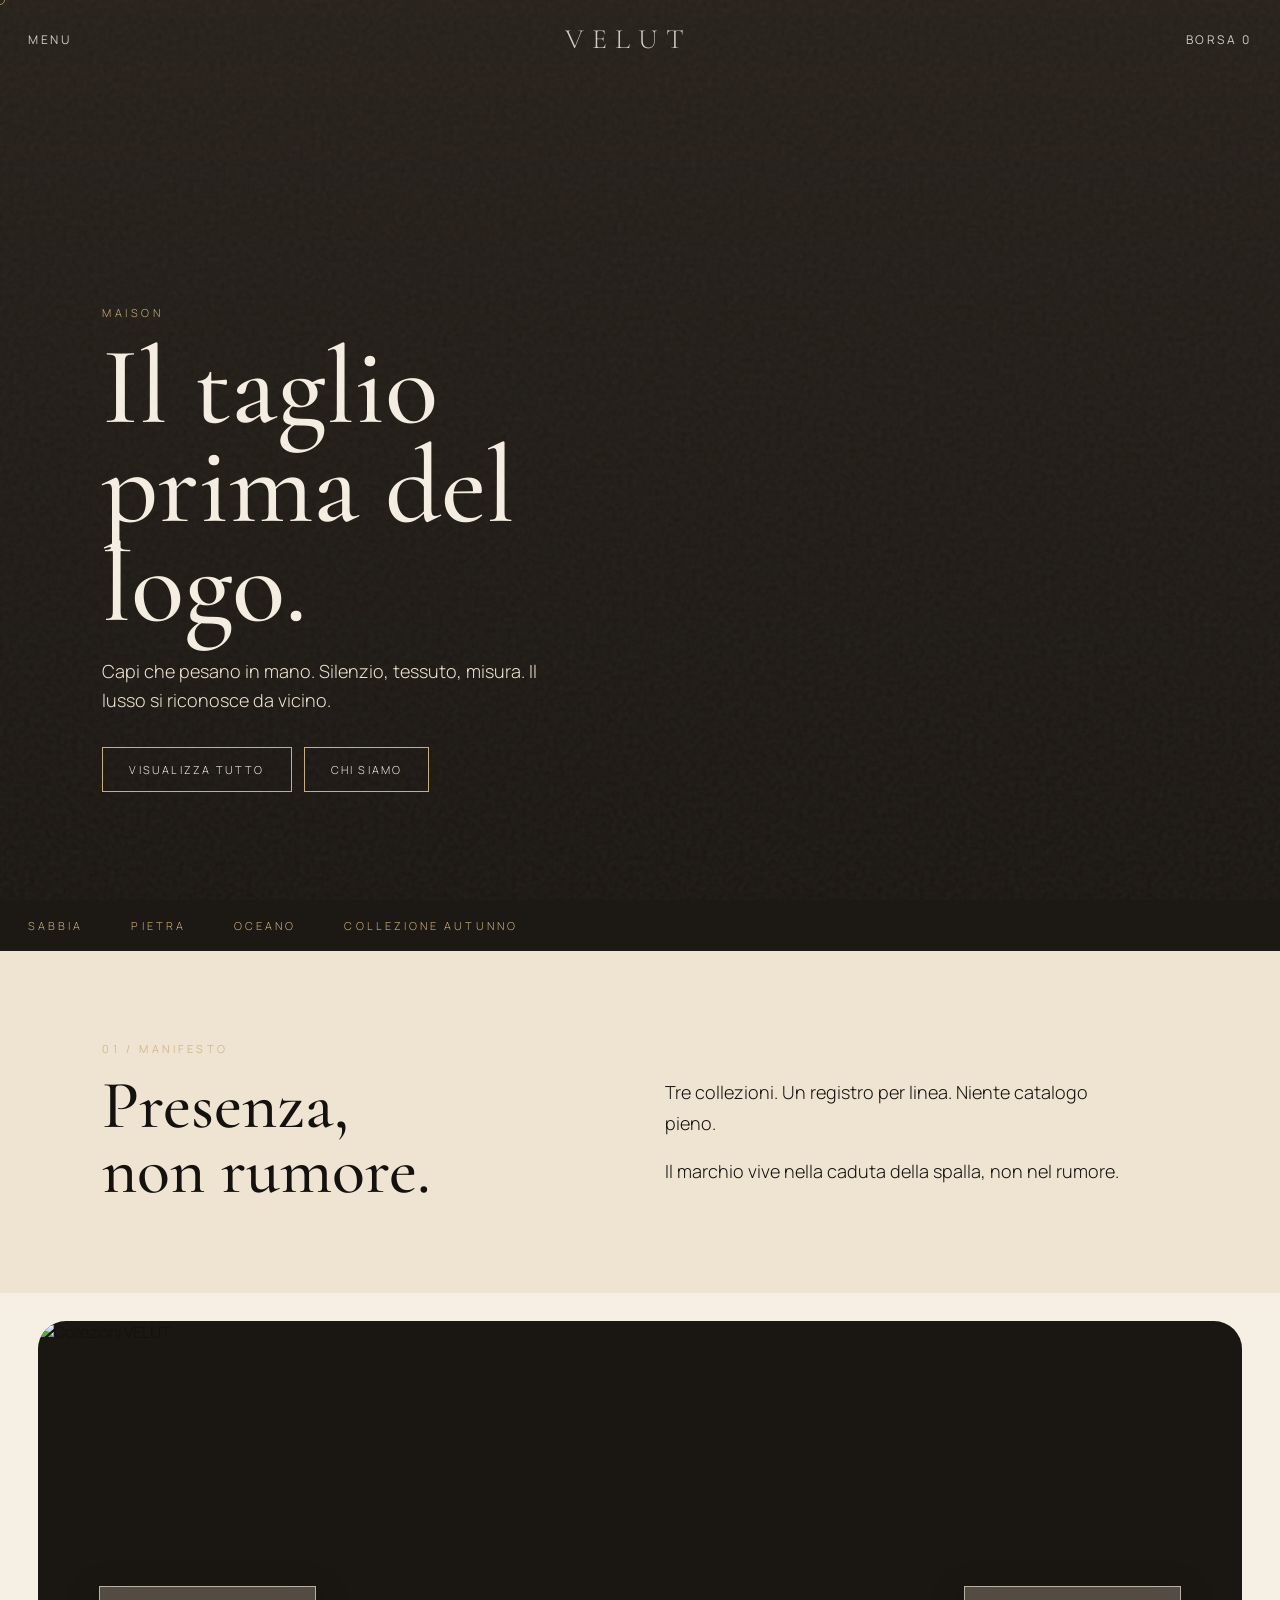
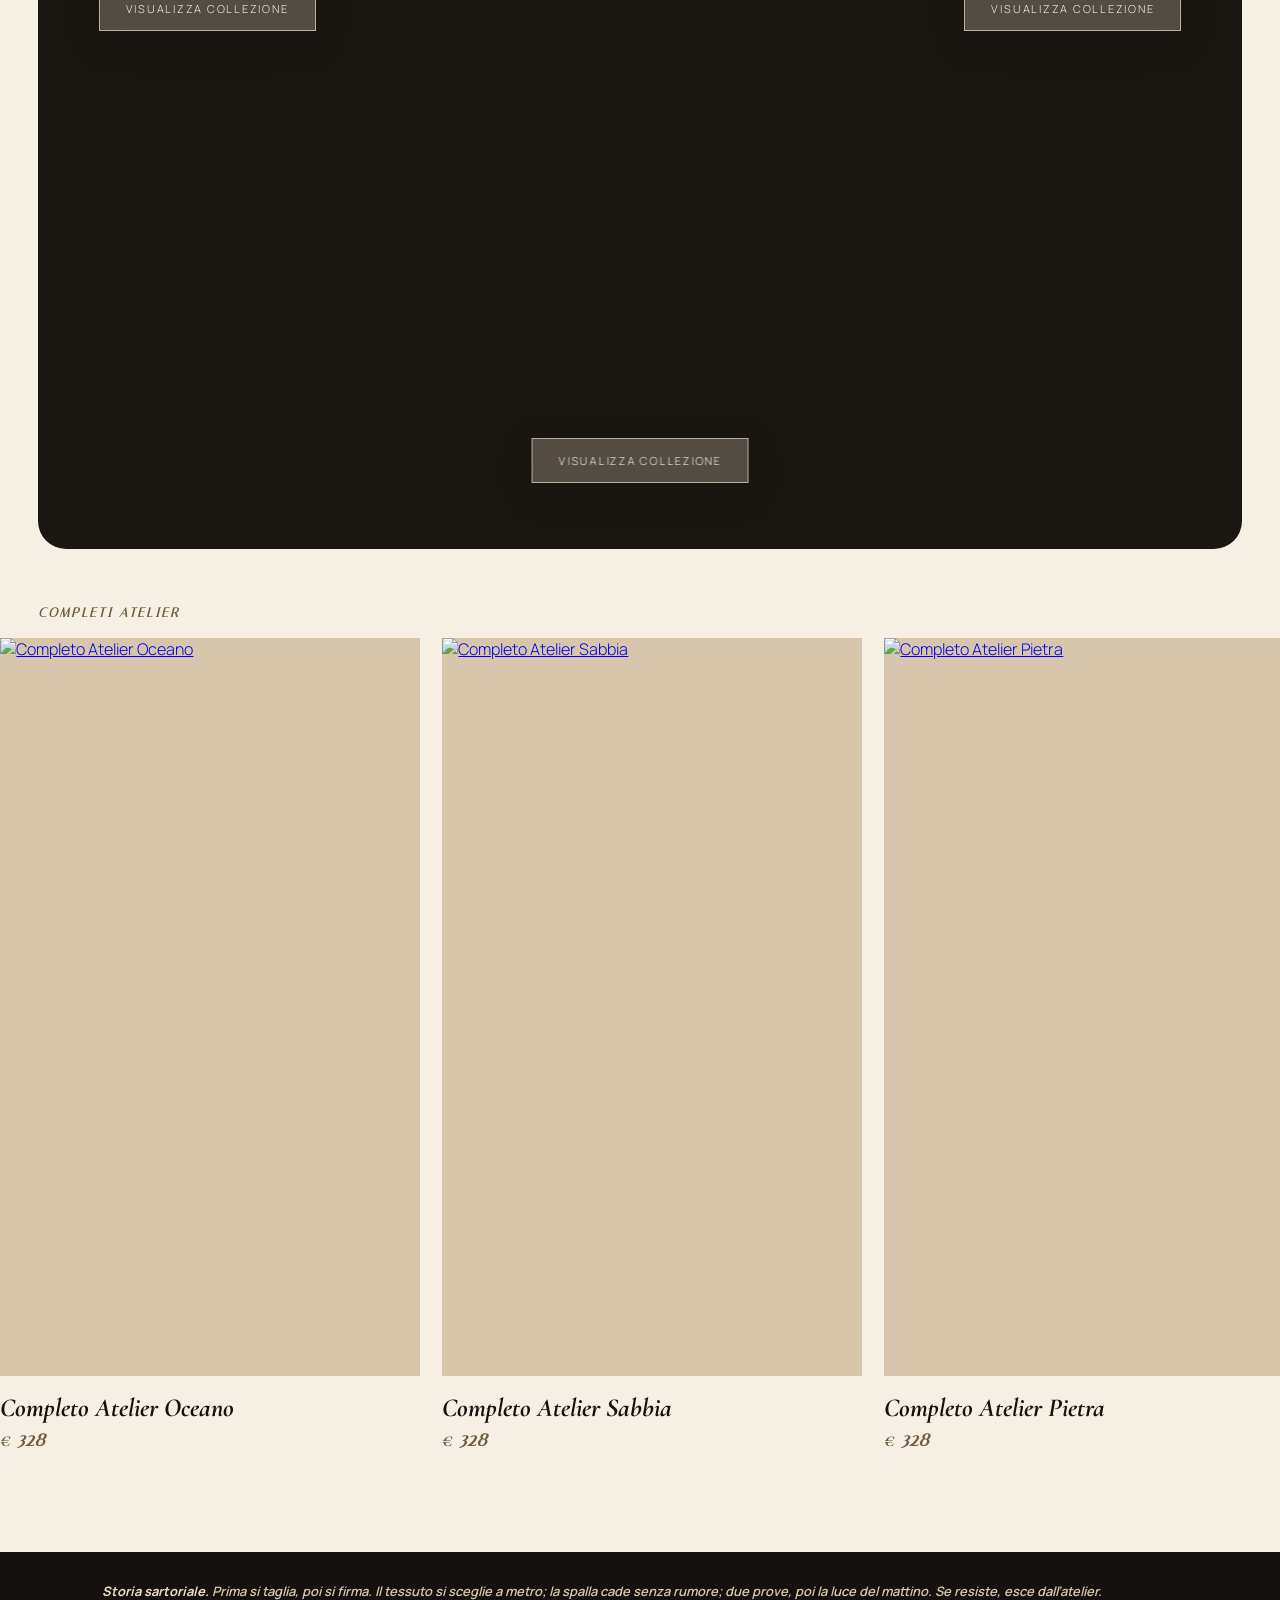
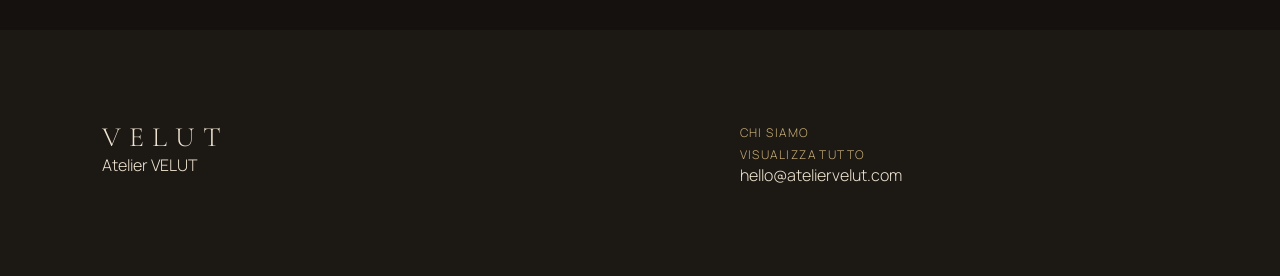
==== commit b8c7de5f: "Completi home: verticale, scroll orizzontale, font corsivo grassetto" ====
--- a/index.html
+++ b/index.html
@@ -4,7 +4,7 @@
 <meta charset="UTF-8"/>
 <meta name="viewport" content="width=device-width, initial-scale=1"/>
 <title>Atelier VELUT</title>
-<link href="https://fonts.googleapis.com/css2?family=Cormorant+Garamond:ital,wght@0,400;0,500;1,400&family=Manrope:wght@300;400;500&display=swap" rel="stylesheet"/>
+<link href="https://fonts.googleapis.com/css2?family=Cormorant+Garamond:ital,wght@0,400;0,500;0,600;1,500;1,600;1,700&family=Italiana&family=Manrope:wght@300;400;500;600&display=swap" rel="stylesheet"/>
 <link rel="stylesheet" href="styles.css"/>
 </head>
 <body>
@@ -44,23 +44,25 @@
     <a class="btn glass hot sabbia" href="collezione-sabbia.html">Visualizza collezione</a>
     <a class="btn glass hot pietra" href="collezione-pietra.html">Visualizza collezione</a>
   </div>
-  <p class="eyebrow completi-kicker">Completi in primo piano</p>
-  <div class="completi">
-    <article class="completo-card">
-      <a class="completo-img" href="collezione-oceano.html"><img src="https://i.imgur.com/HhdZTjV.jpeg" alt="Completo Atelier Oceano" referrerpolicy="no-referrer"/></a>
-      <h3>Completo Atelier Oceano</h3>
-      <p class="price">€ 328</p>
-    </article>
-    <article class="completo-card">
-      <a class="completo-img" href="collezione-sabbia.html"><img src="https://i.imgur.com/DRviRP7.jpeg" alt="Completo Atelier Sabbia" referrerpolicy="no-referrer"/></a>
-      <h3>Completo Atelier Sabbia</h3>
-      <p class="price">€ 328</p>
-    </article>
-    <article class="completo-card">
-      <a class="completo-img" href="collezione-pietra.html"><img src="https://i.imgur.com/rvdBHOx.jpeg" alt="Completo Atelier Pietra" referrerpolicy="no-referrer"/></a>
-      <h3>Completo Atelier Pietra</h3>
-      <p class="price">€ 328</p>
-    </article>
+  <div class="atelier-completi">
+    <p class="atelier-label">Completi Atelier</p>
+    <div class="completi-scroll">
+      <article class="completo-card">
+        <a class="completo-img" href="collezione-oceano.html"><img src="https://i.imgur.com/QjIPELr.jpeg" alt="Completo Atelier Oceano" referrerpolicy="no-referrer"/></a>
+        <h3>Completo Atelier Oceano</h3>
+        <p class="price">€ 328</p>
+      </article>
+      <article class="completo-card">
+        <a class="completo-img" href="collezione-sabbia.html"><img src="https://i.imgur.com/FMDbjp7.jpeg" alt="Completo Atelier Sabbia" referrerpolicy="no-referrer"/></a>
+        <h3>Completo Atelier Sabbia</h3>
+        <p class="price">€ 328</p>
+      </article>
+      <article class="completo-card">
+        <a class="completo-img" href="collezione-pietra.html"><img src="https://i.imgur.com/Ed7Hgib.jpeg" alt="Completo Atelier Pietra" referrerpolicy="no-referrer"/></a>
+        <h3>Completo Atelier Pietra</h3>
+        <p class="price">€ 328</p>
+      </article>
+    </div>
   </div>
 </section>
 <section class="storia storia-slim">
--- a/styles.css
+++ b/styles.css
@@ -1 +1 @@
-:root{--black:#14110e;--ivory:#f6efe3;--champagne:#eadcc6;--gold:#c9b07a;--stone:#8d8273;--paper:#efe4d2}*{box-sizing:border-box;margin:0;padding:0}html{scroll-behavior:smooth}body{background:var(--ivory);color:var(--black);font-family:Manrope,sans-serif;font-weight:300;overflow-x:hidden}img,video{width:100%;height:100%;object-fit:cover;display:block}button,a{font-family:inherit}video::-webkit-media-controls{display:none!important}video::-webkit-media-controls-start-playback-button{display:none!important;-webkit-appearance:none}video::-webkit-media-controls-enclosure{display:none!important}.grain{pointer-events:none;position:fixed;inset:0;z-index:80;opacity:.06;background-image:url("data:image/svg+xml,%3Csvg viewBox='0 0 200 200' xmlns='http://www.w3.org/2000/svg'%3E%3Cfilter id='n'%3E%3CfeTurbulence type='fractalNoise' baseFrequency='.85' numOctaves='4' stitchTiles='stitch'/%3E%3C/filter%3E%3Crect width='100%25' height='100%25' filter='url(%23n)'/%3E%3C/svg%3E")}.cursor{width:10px;height:10px;border-radius:50%;border:1px solid var(--gold);position:fixed;pointer-events:none;z-index:90;transform:translate(-50%,-50%);mix-blend-mode:difference}.nav{position:fixed;top:0;left:0;right:0;z-index:40;display:flex;justify-content:space-between;align-items:center;padding:22px 28px;mix-blend-mode:difference;color:var(--ivory)}.wordmark{font-family:"Cormorant Garamond",serif;font-size:28px;letter-spacing:.28em;text-decoration:none;color:inherit}.nav-link{background:none;border:0;color:inherit;font-size:12px;letter-spacing:.22em;text-transform:uppercase;cursor:pointer}.hero{min-height:100vh;position:relative;display:grid;place-items:end start;color:var(--ivory)}.hero-media{position:absolute;inset:0;background:#2a241c}.hero-media video,.hero-media img{width:100%;height:100%;object-fit:cover;filter:grayscale(.22) contrast(1.06) brightness(.84) sepia(.1);pointer-events:none}.hero-veil{position:absolute;inset:0;background:linear-gradient(180deg,rgba(20,17,14,.18),rgba(20,17,14,.72))}.hero-copy{position:relative;z-index:2;padding:0 8vw 12vh;max-width:820px}.hero-actions{display:flex;flex-wrap:wrap;gap:12px}.eyebrow{font-size:11px;letter-spacing:.32em;text-transform:uppercase;color:var(--gold);margin-bottom:18px}h1{font-family:"Cormorant Garamond",serif;font-weight:500;font-size:clamp(52px,9vw,110px);line-height:.9;margin-bottom:22px}.lede{font-size:18px;max-width:440px;margin-bottom:32px;color:var(--paper);line-height:1.6}.btn{display:inline-flex;align-items:center;justify-content:center;border:1px solid var(--gold);background:transparent;color:inherit;padding:14px 26px;letter-spacing:.2em;text-transform:uppercase;font-size:11px;text-decoration:none;cursor:pointer}.btn.solid{background:var(--black);color:var(--ivory);border-color:var(--black)}.btn.ghost{color:var(--ivory)}.btn:hover{background:var(--gold);color:var(--black);border-color:var(--gold)}.btn.glass{background:rgba(234,220,198,.28);backdrop-filter:blur(16px) saturate(1.25);-webkit-backdrop-filter:blur(16px) saturate(1.25);border:1px solid rgba(246,239,227,.62);color:#f6efe3;box-shadow:0 10px 36px rgba(20,17,14,.22);letter-spacing:.16em}.btn.glass:hover{background:rgba(234,220,198,.55);color:#14110e;border-color:#eadcc6}.strip{background:#1c1813;color:var(--gold);display:flex;gap:48px;padding:18px 28px;font-size:11px;letter-spacing:.28em;text-transform:uppercase}.manifesto,.collezione,.foot{padding:90px 8vw}.manifesto{display:grid;grid-template-columns:1fr 1fr;gap:50px;align-items:end;background:var(--paper)}h2{font-family:"Cormorant Garamond",serif;font-size:clamp(36px,6vw,68px);font-weight:500;line-height:.95}.manifesto-text p{font-size:18px;line-height:1.75;margin-bottom:16px;max-width:460px}.product{display:grid;grid-template-columns:1.15fr .85fr;gap:44px;align-items:center;margin-bottom:80px}.product.reverse{grid-template-columns:.85fr 1.15fr}.product.reverse .product-img{order:2}.product-img{height:72vh;min-height:420px;overflow:hidden;background:#d7c6ab}.product-info h3{font-family:"Cormorant Garamond",serif;font-size:46px;font-weight:500}.price{font-size:22px;margin:8px 0 16px;color:#6d5c3d}.product-info p{line-height:1.75}.page-hero{min-height:58vh;position:relative;color:var(--ivory);display:grid;place-items:end start}.page-hero .bg{position:absolute;inset:0;background:#2a241c}.page-hero .bg img{filter:grayscale(.1) brightness(.72) sepia(.08)}.page-hero .copy{position:relative;z-index:2;padding:0 8vw 8vh}.sizes{display:flex;gap:8px;flex-wrap:wrap;margin:12px 0 24px}.size{min-width:52px;padding:10px 12px;border:1px solid #cfc6b8;background:transparent;cursor:pointer}.size.on{background:var(--black);color:var(--ivory)}.foot{display:grid;grid-template-columns:1.4fr 1fr;gap:24px;background:#1c1813;color:var(--paper)}.foot a{color:var(--gold);text-decoration:none;letter-spacing:.12em;font-size:12px;text-transform:uppercase}.panel{position:fixed;inset:0 auto 0 0;width:min(420px,92vw);background:#1c1813;color:var(--ivory);z-index:50;padding:80px 36px 40px;transform:translateX(-105%);transition:transform .45s}.panel.open{transform:none}.panel.cart{left:auto;right:0;transform:translateX(105%)}.panel.cart.open{transform:none}.panel a{display:block;color:inherit;text-decoration:none;font-family:"Cormorant Garamond",serif;font-size:34px;margin:8px 0}.panel-close{position:absolute;top:20px;right:20px;background:none;border:0;color:var(--gold);font-size:32px;cursor:pointer}.cart-line{display:flex;justify-content:space-between;padding:12px 0;border-bottom:1px solid #2a2723}.catalog{display:grid;grid-template-columns:repeat(2,1fr);gap:72px 40px;padding:64px 8vw 40px}.card{display:flex;flex-direction:column;gap:12px}.shots{display:grid;grid-template-columns:1fr 1fr;gap:8px}.shots .main{grid-column:1/-1;height:56vh;min-height:380px;background:#d7c6ab}.shots .side{height:28vh;min-height:160px;background:#d7c6ab}.card.tee .shots .main{height:52vh;object-position:center 20%}.card.full .shots .main{height:64vh;object-position:center top}.card h3{font-family:"Cormorant Garamond",serif;font-size:32px;font-weight:500}.card .meta{font-size:12px;letter-spacing:.12em;text-transform:uppercase;color:#6d5c3d}.note-atelier{padding:24px 8vw 8px;max-width:740px;line-height:1.75}.card .add{align-self:flex-start}.home-looks{padding:28px 3vw 80px}.look-map{position:relative;margin:0 0 56px;overflow:hidden;border-radius:28px;background:#1a1612;min-height:92vh}.look-map>img{width:100%;height:92vh;min-height:640px;object-fit:cover;object-position:center top;display:block}.look-map .hot{position:absolute;z-index:3;white-space:nowrap}.look-map .hot.oceano{left:5%;top:32%}.look-map .hot.sabbia{right:5%;top:32%}.look-map .hot.pietra{left:50%;bottom:8%;transform:translateX(-50%)}.completi-kicker{margin:8px 0 22px}.completi{display:grid;grid-template-columns:repeat(3,1fr);gap:28px}.completo-card h3{font-family:"Cormorant Garamond",serif;font-size:28px;font-weight:500;margin-top:16px}.completo-card .price{margin:6px 0 0;font-size:20px}.completo-img{display:block;height:72vh;min-height:480px;overflow:hidden;background:#d7c6ab}.completo-img img{width:100%;height:100%;object-fit:cover;object-position:center top}.storia{background:#14110e;color:#efe4d2;padding:120px 8vw}.storia-slim{padding:28px 8vw;width:100%}.storia-slim p{font-size:13px;line-height:1.7;font-style:italic;font-weight:600;color:#d7c6ab;max-width:none;margin:0}.storia-slim strong{font-weight:700;color:#eadcc6;font-style:italic}.storia-head{max-width:820px;margin-bottom:72px}.storia-head h2{color:#efe4d2}.storia-grid{display:grid;grid-template-columns:repeat(3,1fr);gap:48px}.storia-item .num{font-size:11px;letter-spacing:.32em;text-transform:uppercase;color:#c9b07a;margin-bottom:18px}.storia-item h3{font-family:"Cormorant Garamond",serif;font-size:32px;font-weight:500;margin-bottom:16px}.storia-item p{line-height:1.8;color:#d7c6ab;max-width:340px}.chi{padding:100px 8vw;background:var(--ivory)}.chi-grid{display:grid;grid-template-columns:.9fr 1.1fr;gap:72px;align-items:start}.chi h2{margin-bottom:24px}.chi p{font-size:18px;line-height:1.8;margin-bottom:18px;max-width:560px}.atelier-meta{display:grid;gap:28px;padding-top:12px}.atelier-meta p{margin:0;font-size:15px;line-height:1.7;max-width:none}.atelier-meta strong{display:block;font-family:"Cormorant Garamond",serif;font-size:22px;font-weight:500;margin-bottom:6px}.btn.ink{color:var(--black);border-color:var(--black)}@media(max-width:860px){.cursor{display:none}.manifesto,.product,.product.reverse,.foot,.catalog,.storia-grid,.chi-grid,.completi{grid-template-columns:1fr}.product.reverse .product-img{order:0}.product-img,.shots .main,.completo-img{height:62vh;min-height:360px}h1{font-size:52px}.look-map{min-height:78vh}.look-map>img{height:78vh;min-height:480px}.look-map .hot{padding:10px 14px;font-size:9px}.look-map .hot.oceano,.look-map .hot.sabbia{top:26%}.look-map .hot.pietra{bottom:5%}}
+:root{--black:#14110e;--ivory:#f6efe3;--champagne:#eadcc6;--gold:#c9b07a;--stone:#8d8273;--paper:#efe4d2}*{box-sizing:border-box;margin:0;padding:0}html{scroll-behavior:smooth}body{background:var(--ivory);color:var(--black);font-family:Manrope,sans-serif;font-weight:300;overflow-x:hidden}img,video{width:100%;height:100%;object-fit:cover;display:block}button,a{font-family:inherit}video::-webkit-media-controls{display:none!important}video::-webkit-media-controls-start-playback-button{display:none!important;-webkit-appearance:none}video::-webkit-media-controls-enclosure{display:none!important}.grain{pointer-events:none;position:fixed;inset:0;z-index:80;opacity:.06;background-image:url("data:image/svg+xml,%3Csvg viewBox='0 0 200 200' xmlns='http://www.w3.org/2000/svg'%3E%3Cfilter id='n'%3E%3CfeTurbulence type='fractalNoise' baseFrequency='.85' numOctaves='4' stitchTiles='stitch'/%3E%3C/filter%3E%3Crect width='100%25' height='100%25' filter='url(%23n)'/%3E%3C/svg%3E")}.cursor{width:10px;height:10px;border-radius:50%;border:1px solid var(--gold);position:fixed;pointer-events:none;z-index:90;transform:translate(-50%,-50%);mix-blend-mode:difference}.nav{position:fixed;top:0;left:0;right:0;z-index:40;display:flex;justify-content:space-between;align-items:center;padding:22px 28px;mix-blend-mode:difference;color:var(--ivory)}.wordmark{font-family:"Cormorant Garamond",serif;font-size:28px;letter-spacing:.28em;text-decoration:none;color:inherit}.nav-link{background:none;border:0;color:inherit;font-size:12px;letter-spacing:.22em;text-transform:uppercase;cursor:pointer}.hero{min-height:100vh;position:relative;display:grid;place-items:end start;color:var(--ivory)}.hero-media{position:absolute;inset:0;background:#2a241c}.hero-media video,.hero-media img{width:100%;height:100%;object-fit:cover;filter:grayscale(.22) contrast(1.06) brightness(.84) sepia(.1);pointer-events:none}.hero-veil{position:absolute;inset:0;background:linear-gradient(180deg,rgba(20,17,14,.18),rgba(20,17,14,.72))}.hero-copy{position:relative;z-index:2;padding:0 8vw 12vh;max-width:820px}.hero-actions{display:flex;flex-wrap:wrap;gap:12px}.eyebrow{font-size:11px;letter-spacing:.32em;text-transform:uppercase;color:var(--gold);margin-bottom:18px}h1{font-family:"Cormorant Garamond",serif;font-weight:500;font-size:clamp(52px,9vw,110px);line-height:.9;margin-bottom:22px}.lede{font-size:18px;max-width:440px;margin-bottom:32px;color:var(--paper);line-height:1.6}.btn{display:inline-flex;align-items:center;justify-content:center;border:1px solid var(--gold);background:transparent;color:inherit;padding:14px 26px;letter-spacing:.2em;text-transform:uppercase;font-size:11px;text-decoration:none;cursor:pointer}.btn.solid{background:var(--black);color:var(--ivory);border-color:var(--black)}.btn.ghost{color:var(--ivory)}.btn:hover{background:var(--gold);color:var(--black);border-color:var(--gold)}.btn.glass{background:rgba(234,220,198,.28);backdrop-filter:blur(16px) saturate(1.25);-webkit-backdrop-filter:blur(16px) saturate(1.25);border:1px solid rgba(246,239,227,.62);color:#f6efe3;box-shadow:0 10px 36px rgba(20,17,14,.22);letter-spacing:.16em}.btn.glass:hover{background:rgba(234,220,198,.55);color:#14110e;border-color:#eadcc6}.strip{background:#1c1813;color:var(--gold);display:flex;gap:48px;padding:18px 28px;font-size:11px;letter-spacing:.28em;text-transform:uppercase}.manifesto,.collezione,.foot{padding:90px 8vw}.manifesto{display:grid;grid-template-columns:1fr 1fr;gap:50px;align-items:end;background:var(--paper)}h2{font-family:"Cormorant Garamond",serif;font-size:clamp(36px,6vw,68px);font-weight:500;line-height:.95}.manifesto-text p{font-size:18px;line-height:1.75;margin-bottom:16px;max-width:460px}.product{display:grid;grid-template-columns:1.15fr .85fr;gap:44px;align-items:center;margin-bottom:80px}.product.reverse{grid-template-columns:.85fr 1.15fr}.product.reverse .product-img{order:2}.product-img{height:72vh;min-height:420px;overflow:hidden;background:#d7c6ab}.product-info h3{font-family:"Cormorant Garamond",serif;font-size:46px;font-weight:500}.price{font-size:22px;margin:8px 0 16px;color:#6d5c3d}.product-info p{line-height:1.75}.page-hero{min-height:58vh;position:relative;color:var(--ivory);display:grid;place-items:end start}.page-hero .bg{position:absolute;inset:0;background:#2a241c}.page-hero .bg img{filter:grayscale(.1) brightness(.72) sepia(.08)}.page-hero .copy{position:relative;z-index:2;padding:0 8vw 8vh}.sizes{display:flex;gap:8px;flex-wrap:wrap;margin:12px 0 24px}.size{min-width:52px;padding:10px 12px;border:1px solid #cfc6b8;background:transparent;cursor:pointer}.size.on{background:var(--black);color:var(--ivory)}.foot{display:grid;grid-template-columns:1.4fr 1fr;gap:24px;background:#1c1813;color:var(--paper)}.foot a{color:var(--gold);text-decoration:none;letter-spacing:.12em;font-size:12px;text-transform:uppercase}.panel{position:fixed;inset:0 auto 0 0;width:min(420px,92vw);background:#1c1813;color:var(--ivory);z-index:50;padding:80px 36px 40px;transform:translateX(-105%);transition:transform .45s}.panel.open{transform:none}.panel.cart{left:auto;right:0;transform:translateX(105%)}.panel.cart.open{transform:none}.panel a{display:block;color:inherit;text-decoration:none;font-family:"Cormorant Garamond",serif;font-size:34px;margin:8px 0}.panel-close{position:absolute;top:20px;right:20px;background:none;border:0;color:var(--gold);font-size:32px;cursor:pointer}.cart-line{display:flex;justify-content:space-between;padding:12px 0;border-bottom:1px solid #2a2723}.home-looks{padding:28px 0 80px}.look-map{position:relative;margin:0 3vw 56px;overflow:hidden;border-radius:28px;background:#1a1612;min-height:92vh}.look-map>img{width:100%;height:92vh;min-height:640px;object-fit:cover;object-position:center top;display:block}.look-map .hot{position:absolute;z-index:3;white-space:nowrap}.look-map .hot.oceano{left:5%;top:32%}.look-map .hot.sabbia{right:5%;top:32%}.look-map .hot.pietra{left:50%;bottom:8%;transform:translateX(-50%)}.atelier-completi{padding:0 0 8px}.atelier-completi .atelier-label{font-family:Italiana,Cormorant Garamond,serif;font-style:italic;font-weight:700;letter-spacing:.18em;text-transform:uppercase;font-size:13px;padding:0 3vw 18px;color:#6d5c3d}.completi-scroll{display:flex;gap:22px;overflow-x:auto;scroll-snap-type:x mandatory;-webkit-overflow-scrolling:touch;padding:0 3vw 12px;scrollbar-width:thin}.completi-scroll::-webkit-scrollbar{height:6px}.completi-scroll::-webkit-scrollbar-thumb{background:#c9b07a;border-radius:99px}.completo-card{flex:0 0 min(78vw,420px);scroll-snap-align:start}.completo-card h3{font-family:"Cormorant Garamond",serif;font-size:26px;font-weight:700;font-style:italic;margin-top:16px}.completo-card .price{margin:4px 0 0;font-family:Italiana,Cormorant Garamond,serif;font-style:italic;font-weight:700;font-size:20px}.completo-img{display:block;height:82vh;min-height:560px;overflow:hidden;background:#d7c6ab}.completo-img img{width:100%;height:100%;object-fit:cover;object-position:center top}.storia{background:#14110e;color:#efe4d2;padding:120px 8vw}.storia-slim{padding:28px 8vw;width:100%}.storia-slim p{font-size:13px;line-height:1.7;font-style:italic;font-weight:600;color:#d7c6ab;max-width:none;margin:0}.storia-slim strong{font-weight:700;color:#eadcc6;font-style:italic}.chi{padding:100px 8vw;background:var(--ivory)}.chi-grid{display:grid;grid-template-columns:.9fr 1.1fr;gap:72px;align-items:start}.chi h2{margin-bottom:24px}.chi p{font-size:18px;line-height:1.8;margin-bottom:18px;max-width:560px}.atelier-meta{display:grid;gap:28px;padding-top:12px}.atelier-meta p{margin:0;font-size:15px;line-height:1.7;max-width:none}.atelier-meta strong{display:block;font-family:"Cormorant Garamond",serif;font-size:22px;font-weight:500;margin-bottom:6px}.btn.ink{color:var(--black);border-color:var(--black)}@media(max-width:860px){.cursor{display:none}.manifesto,.product,.product.reverse,.foot,.chi-grid{grid-template-columns:1fr}h1{font-size:52px}.look-map{min-height:78vh}.look-map>img{height:78vh;min-height:480px}.look-map .hot{padding:10px 14px;font-size:9px}.completo-card{flex-basis:86vw}.completo-img{height:74vh;min-height:420px}}
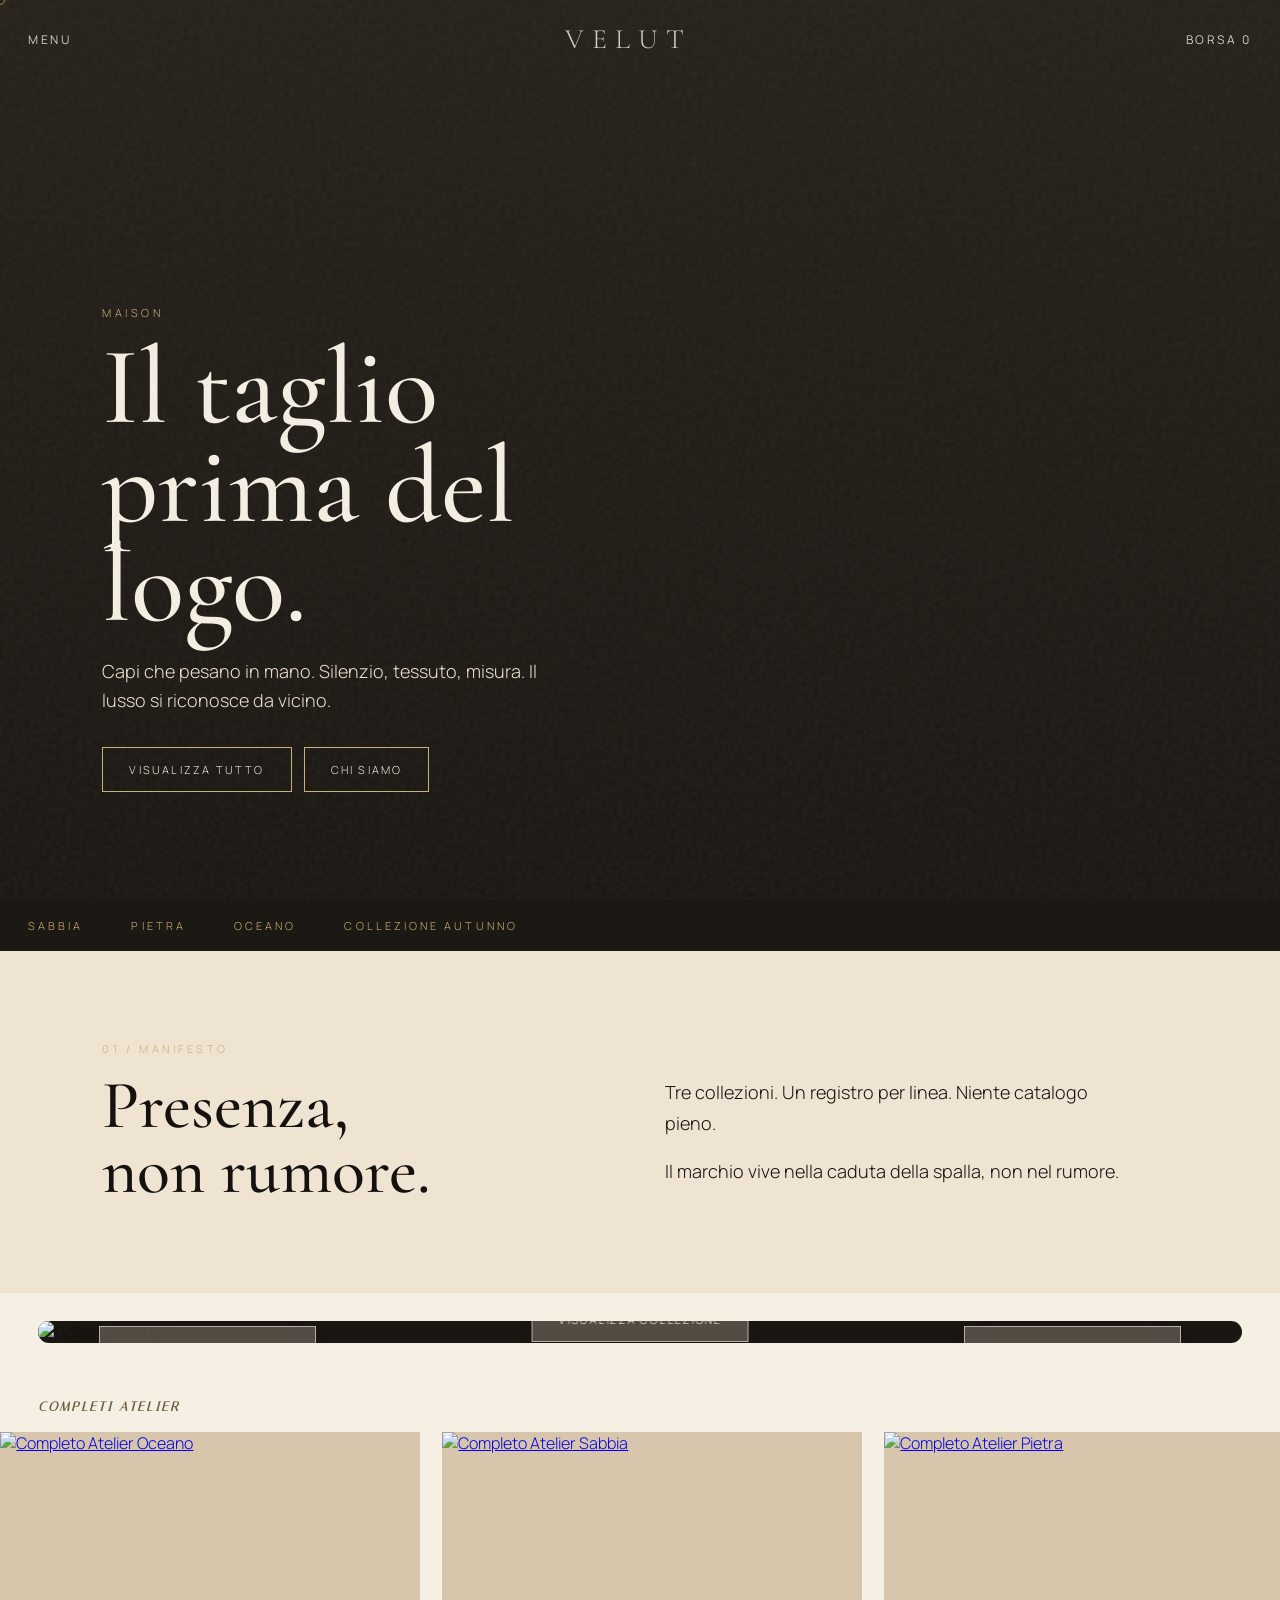
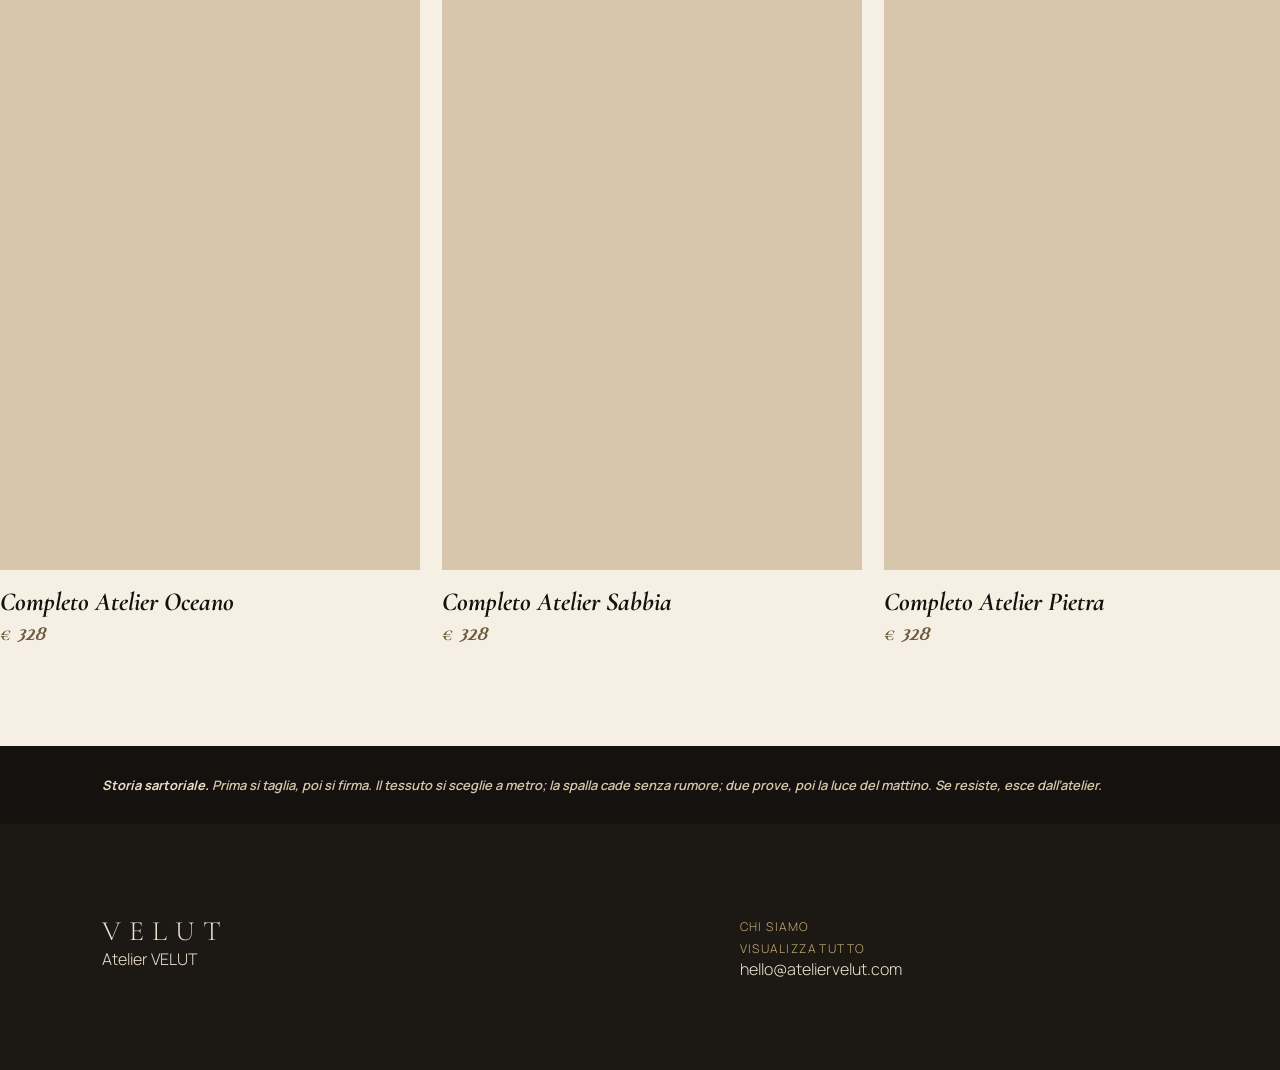
==== commit 7767d9ed: "Home: foto collezioni intera, Pietra più grande sotto" ====
--- a/index.html
+++ b/index.html
@@ -39,7 +39,7 @@
 </section>
 <section class="collezione home-looks">
   <div class="look-map">
-    <img src="https://i.imgur.com/NfbLbls.jpeg" alt="Collezioni VELUT" referrerpolicy="no-referrer"/>
+    <img src="https://i.imgur.com/F4iAenS.jpeg" alt="Collezioni VELUT" referrerpolicy="no-referrer" decoding="async" fetchpriority="high"/>
     <a class="btn glass hot oceano" href="collezione-oceano.html">Visualizza collezione</a>
     <a class="btn glass hot sabbia" href="collezione-sabbia.html">Visualizza collezione</a>
     <a class="btn glass hot pietra" href="collezione-pietra.html">Visualizza collezione</a>
@@ -48,17 +48,17 @@
     <p class="atelier-label">Completi Atelier</p>
     <div class="completi-scroll">
       <article class="completo-card">
-        <a class="completo-img" href="collezione-oceano.html"><img src="https://i.imgur.com/QjIPELr.jpeg" alt="Completo Atelier Oceano" referrerpolicy="no-referrer"/></a>
+        <a class="completo-img" href="collezione-oceano.html"><img src="https://i.imgur.com/cmlVpje.jpeg" alt="Completo Atelier Oceano" referrerpolicy="no-referrer" decoding="async"/></a>
         <h3>Completo Atelier Oceano</h3>
         <p class="price">€ 328</p>
       </article>
       <article class="completo-card">
-        <a class="completo-img" href="collezione-sabbia.html"><img src="https://i.imgur.com/FMDbjp7.jpeg" alt="Completo Atelier Sabbia" referrerpolicy="no-referrer"/></a>
+        <a class="completo-img" href="collezione-sabbia.html"><img src="https://i.imgur.com/IaqMGZj.jpeg" alt="Completo Atelier Sabbia" referrerpolicy="no-referrer" decoding="async"/></a>
         <h3>Completo Atelier Sabbia</h3>
         <p class="price">€ 328</p>
       </article>
       <article class="completo-card">
-        <a class="completo-img" href="collezione-pietra.html"><img src="https://i.imgur.com/Ed7Hgib.jpeg" alt="Completo Atelier Pietra" referrerpolicy="no-referrer"/></a>
+        <a class="completo-img" href="collezione-pietra.html"><img src="https://i.imgur.com/LQMFvUw.jpeg" alt="Completo Atelier Pietra" referrerpolicy="no-referrer" decoding="async"/></a>
         <h3>Completo Atelier Pietra</h3>
         <p class="price">€ 328</p>
       </article>
--- a/styles.css
+++ b/styles.css
@@ -1 +1 @@
-:root{--black:#14110e;--ivory:#f6efe3;--champagne:#eadcc6;--gold:#c9b07a;--stone:#8d8273;--paper:#efe4d2}*{box-sizing:border-box;margin:0;padding:0}html{scroll-behavior:smooth}body{background:var(--ivory);color:var(--black);font-family:Manrope,sans-serif;font-weight:300;overflow-x:hidden}img,video{width:100%;height:100%;object-fit:cover;display:block}button,a{font-family:inherit}video::-webkit-media-controls{display:none!important}video::-webkit-media-controls-start-playback-button{display:none!important;-webkit-appearance:none}video::-webkit-media-controls-enclosure{display:none!important}.grain{pointer-events:none;position:fixed;inset:0;z-index:80;opacity:.06;background-image:url("data:image/svg+xml,%3Csvg viewBox='0 0 200 200' xmlns='http://www.w3.org/2000/svg'%3E%3Cfilter id='n'%3E%3CfeTurbulence type='fractalNoise' baseFrequency='.85' numOctaves='4' stitchTiles='stitch'/%3E%3C/filter%3E%3Crect width='100%25' height='100%25' filter='url(%23n)'/%3E%3C/svg%3E")}.cursor{width:10px;height:10px;border-radius:50%;border:1px solid var(--gold);position:fixed;pointer-events:none;z-index:90;transform:translate(-50%,-50%);mix-blend-mode:difference}.nav{position:fixed;top:0;left:0;right:0;z-index:40;display:flex;justify-content:space-between;align-items:center;padding:22px 28px;mix-blend-mode:difference;color:var(--ivory)}.wordmark{font-family:"Cormorant Garamond",serif;font-size:28px;letter-spacing:.28em;text-decoration:none;color:inherit}.nav-link{background:none;border:0;color:inherit;font-size:12px;letter-spacing:.22em;text-transform:uppercase;cursor:pointer}.hero{min-height:100vh;position:relative;display:grid;place-items:end start;color:var(--ivory)}.hero-media{position:absolute;inset:0;background:#2a241c}.hero-media video,.hero-media img{width:100%;height:100%;object-fit:cover;filter:grayscale(.22) contrast(1.06) brightness(.84) sepia(.1);pointer-events:none}.hero-veil{position:absolute;inset:0;background:linear-gradient(180deg,rgba(20,17,14,.18),rgba(20,17,14,.72))}.hero-copy{position:relative;z-index:2;padding:0 8vw 12vh;max-width:820px}.hero-actions{display:flex;flex-wrap:wrap;gap:12px}.eyebrow{font-size:11px;letter-spacing:.32em;text-transform:uppercase;color:var(--gold);margin-bottom:18px}h1{font-family:"Cormorant Garamond",serif;font-weight:500;font-size:clamp(52px,9vw,110px);line-height:.9;margin-bottom:22px}.lede{font-size:18px;max-width:440px;margin-bottom:32px;color:var(--paper);line-height:1.6}.btn{display:inline-flex;align-items:center;justify-content:center;border:1px solid var(--gold);background:transparent;color:inherit;padding:14px 26px;letter-spacing:.2em;text-transform:uppercase;font-size:11px;text-decoration:none;cursor:pointer}.btn.solid{background:var(--black);color:var(--ivory);border-color:var(--black)}.btn.ghost{color:var(--ivory)}.btn:hover{background:var(--gold);color:var(--black);border-color:var(--gold)}.btn.glass{background:rgba(234,220,198,.28);backdrop-filter:blur(16px) saturate(1.25);-webkit-backdrop-filter:blur(16px) saturate(1.25);border:1px solid rgba(246,239,227,.62);color:#f6efe3;box-shadow:0 10px 36px rgba(20,17,14,.22);letter-spacing:.16em}.btn.glass:hover{background:rgba(234,220,198,.55);color:#14110e;border-color:#eadcc6}.strip{background:#1c1813;color:var(--gold);display:flex;gap:48px;padding:18px 28px;font-size:11px;letter-spacing:.28em;text-transform:uppercase}.manifesto,.collezione,.foot{padding:90px 8vw}.manifesto{display:grid;grid-template-columns:1fr 1fr;gap:50px;align-items:end;background:var(--paper)}h2{font-family:"Cormorant Garamond",serif;font-size:clamp(36px,6vw,68px);font-weight:500;line-height:.95}.manifesto-text p{font-size:18px;line-height:1.75;margin-bottom:16px;max-width:460px}.product{display:grid;grid-template-columns:1.15fr .85fr;gap:44px;align-items:center;margin-bottom:80px}.product.reverse{grid-template-columns:.85fr 1.15fr}.product.reverse .product-img{order:2}.product-img{height:72vh;min-height:420px;overflow:hidden;background:#d7c6ab}.product-info h3{font-family:"Cormorant Garamond",serif;font-size:46px;font-weight:500}.price{font-size:22px;margin:8px 0 16px;color:#6d5c3d}.product-info p{line-height:1.75}.page-hero{min-height:58vh;position:relative;color:var(--ivory);display:grid;place-items:end start}.page-hero .bg{position:absolute;inset:0;background:#2a241c}.page-hero .bg img{filter:grayscale(.1) brightness(.72) sepia(.08)}.page-hero .copy{position:relative;z-index:2;padding:0 8vw 8vh}.sizes{display:flex;gap:8px;flex-wrap:wrap;margin:12px 0 24px}.size{min-width:52px;padding:10px 12px;border:1px solid #cfc6b8;background:transparent;cursor:pointer}.size.on{background:var(--black);color:var(--ivory)}.foot{display:grid;grid-template-columns:1.4fr 1fr;gap:24px;background:#1c1813;color:var(--paper)}.foot a{color:var(--gold);text-decoration:none;letter-spacing:.12em;font-size:12px;text-transform:uppercase}.panel{position:fixed;inset:0 auto 0 0;width:min(420px,92vw);background:#1c1813;color:var(--ivory);z-index:50;padding:80px 36px 40px;transform:translateX(-105%);transition:transform .45s}.panel.open{transform:none}.panel.cart{left:auto;right:0;transform:translateX(105%)}.panel.cart.open{transform:none}.panel a{display:block;color:inherit;text-decoration:none;font-family:"Cormorant Garamond",serif;font-size:34px;margin:8px 0}.panel-close{position:absolute;top:20px;right:20px;background:none;border:0;color:var(--gold);font-size:32px;cursor:pointer}.cart-line{display:flex;justify-content:space-between;padding:12px 0;border-bottom:1px solid #2a2723}.home-looks{padding:28px 0 80px}.look-map{position:relative;margin:0 3vw 56px;overflow:hidden;border-radius:28px;background:#1a1612;min-height:92vh}.look-map>img{width:100%;height:92vh;min-height:640px;object-fit:cover;object-position:center top;display:block}.look-map .hot{position:absolute;z-index:3;white-space:nowrap}.look-map .hot.oceano{left:5%;top:32%}.look-map .hot.sabbia{right:5%;top:32%}.look-map .hot.pietra{left:50%;bottom:8%;transform:translateX(-50%)}.atelier-completi{padding:0 0 8px}.atelier-completi .atelier-label{font-family:Italiana,Cormorant Garamond,serif;font-style:italic;font-weight:700;letter-spacing:.18em;text-transform:uppercase;font-size:13px;padding:0 3vw 18px;color:#6d5c3d}.completi-scroll{display:flex;gap:22px;overflow-x:auto;scroll-snap-type:x mandatory;-webkit-overflow-scrolling:touch;padding:0 3vw 12px;scrollbar-width:thin}.completi-scroll::-webkit-scrollbar{height:6px}.completi-scroll::-webkit-scrollbar-thumb{background:#c9b07a;border-radius:99px}.completo-card{flex:0 0 min(78vw,420px);scroll-snap-align:start}.completo-card h3{font-family:"Cormorant Garamond",serif;font-size:26px;font-weight:700;font-style:italic;margin-top:16px}.completo-card .price{margin:4px 0 0;font-family:Italiana,Cormorant Garamond,serif;font-style:italic;font-weight:700;font-size:20px}.completo-img{display:block;height:82vh;min-height:560px;overflow:hidden;background:#d7c6ab}.completo-img img{width:100%;height:100%;object-fit:cover;object-position:center top}.storia{background:#14110e;color:#efe4d2;padding:120px 8vw}.storia-slim{padding:28px 8vw;width:100%}.storia-slim p{font-size:13px;line-height:1.7;font-style:italic;font-weight:600;color:#d7c6ab;max-width:none;margin:0}.storia-slim strong{font-weight:700;color:#eadcc6;font-style:italic}.chi{padding:100px 8vw;background:var(--ivory)}.chi-grid{display:grid;grid-template-columns:.9fr 1.1fr;gap:72px;align-items:start}.chi h2{margin-bottom:24px}.chi p{font-size:18px;line-height:1.8;margin-bottom:18px;max-width:560px}.atelier-meta{display:grid;gap:28px;padding-top:12px}.atelier-meta p{margin:0;font-size:15px;line-height:1.7;max-width:none}.atelier-meta strong{display:block;font-family:"Cormorant Garamond",serif;font-size:22px;font-weight:500;margin-bottom:6px}.btn.ink{color:var(--black);border-color:var(--black)}@media(max-width:860px){.cursor{display:none}.manifesto,.product,.product.reverse,.foot,.chi-grid{grid-template-columns:1fr}h1{font-size:52px}.look-map{min-height:78vh}.look-map>img{height:78vh;min-height:480px}.look-map .hot{padding:10px 14px;font-size:9px}.completo-card{flex-basis:86vw}.completo-img{height:74vh;min-height:420px}}
+:root{--black:#14110e;--ivory:#f6efe3;--champagne:#eadcc6;--gold:#c9b07a;--stone:#8d8273;--paper:#efe4d2}*{box-sizing:border-box;margin:0;padding:0}html{scroll-behavior:smooth}body{background:var(--ivory);color:var(--black);font-family:Manrope,sans-serif;font-weight:300;overflow-x:hidden}img,video{width:100%;height:100%;object-fit:cover;display:block}button,a{font-family:inherit}video::-webkit-media-controls{display:none!important}video::-webkit-media-controls-start-playback-button{display:none!important;-webkit-appearance:none}video::-webkit-media-controls-enclosure{display:none!important}.grain{pointer-events:none;position:fixed;inset:0;z-index:80;opacity:.06;background-image:url("data:image/svg+xml,%3Csvg viewBox='0 0 200 200' xmlns='http://www.w3.org/2000/svg'%3E%3Cfilter id='n'%3E%3CfeTurbulence type='fractalNoise' baseFrequency='.85' numOctaves='4' stitchTiles='stitch'/%3E%3C/filter%3E%3Crect width='100%25' height='100%25' filter='url(%23n)'/%3E%3C/svg%3E")}.cursor{width:10px;height:10px;border-radius:50%;border:1px solid var(--gold);position:fixed;pointer-events:none;z-index:90;transform:translate(-50%,-50%);mix-blend-mode:difference}.nav{position:fixed;top:0;left:0;right:0;z-index:40;display:flex;justify-content:space-between;align-items:center;padding:22px 28px;mix-blend-mode:difference;color:var(--ivory)}.wordmark{font-family:"Cormorant Garamond",serif;font-size:28px;letter-spacing:.28em;text-decoration:none;color:inherit}.nav-link{background:none;border:0;color:inherit;font-size:12px;letter-spacing:.22em;text-transform:uppercase;cursor:pointer}.hero{min-height:100vh;position:relative;display:grid;place-items:end start;color:var(--ivory)}.hero-media{position:absolute;inset:0;background:#2a241c}.hero-media video,.hero-media img{width:100%;height:100%;object-fit:cover;filter:grayscale(.22) contrast(1.06) brightness(.84) sepia(.1);pointer-events:none}.hero-veil{position:absolute;inset:0;background:linear-gradient(180deg,rgba(20,17,14,.18),rgba(20,17,14,.72))}.hero-copy{position:relative;z-index:2;padding:0 8vw 12vh;max-width:820px}.hero-actions{display:flex;flex-wrap:wrap;gap:12px}.eyebrow{font-size:11px;letter-spacing:.32em;text-transform:uppercase;color:var(--gold);margin-bottom:18px}h1{font-family:"Cormorant Garamond",serif;font-weight:500;font-size:clamp(52px,9vw,110px);line-height:.9;margin-bottom:22px}.lede{font-size:18px;max-width:440px;margin-bottom:32px;color:var(--paper);line-height:1.6}.btn{display:inline-flex;align-items:center;justify-content:center;border:1px solid var(--gold);background:transparent;color:inherit;padding:14px 26px;letter-spacing:.2em;text-transform:uppercase;font-size:11px;text-decoration:none;cursor:pointer}.btn.solid{background:var(--black);color:var(--ivory);border-color:var(--black)}.btn.ghost{color:var(--ivory)}.btn:hover{background:var(--gold);color:var(--black);border-color:var(--gold)}.btn.glass{background:rgba(234,220,198,.28);backdrop-filter:blur(16px) saturate(1.25);-webkit-backdrop-filter:blur(16px) saturate(1.25);border:1px solid rgba(246,239,227,.62);color:#f6efe3;box-shadow:0 10px 36px rgba(20,17,14,.22);letter-spacing:.16em}.btn.glass:hover{background:rgba(234,220,198,.55);color:#14110e;border-color:#eadcc6}.strip{background:#1c1813;color:var(--gold);display:flex;gap:48px;padding:18px 28px;font-size:11px;letter-spacing:.28em;text-transform:uppercase}.manifesto,.collezione,.foot{padding:90px 8vw}.manifesto{display:grid;grid-template-columns:1fr 1fr;gap:50px;align-items:end;background:var(--paper)}h2{font-family:"Cormorant Garamond",serif;font-size:clamp(36px,6vw,68px);font-weight:500;line-height:.95}.manifesto-text p{font-size:18px;line-height:1.75;margin-bottom:16px;max-width:460px}.product{display:grid;grid-template-columns:1.15fr .85fr;gap:44px;align-items:center;margin-bottom:80px}.product.reverse{grid-template-columns:.85fr 1.15fr}.product.reverse .product-img{order:2}.product-img{height:72vh;min-height:420px;overflow:hidden;background:#d7c6ab}.product-info h3{font-family:"Cormorant Garamond",serif;font-size:46px;font-weight:500}.price{font-size:22px;margin:8px 0 16px;color:#6d5c3d}.product-info p{line-height:1.75}.page-hero{min-height:58vh;position:relative;color:var(--ivory);display:grid;place-items:end start}.page-hero .bg{position:absolute;inset:0;background:#2a241c}.page-hero .bg img{filter:grayscale(.1) brightness(.72) sepia(.08)}.page-hero .copy{position:relative;z-index:2;padding:0 8vw 8vh}.sizes{display:flex;gap:8px;flex-wrap:wrap;margin:12px 0 24px}.size{min-width:52px;padding:10px 12px;border:1px solid #cfc6b8;background:transparent;cursor:pointer}.size.on{background:var(--black);color:var(--ivory)}.foot{display:grid;grid-template-columns:1.4fr 1fr;gap:24px;background:#1c1813;color:var(--paper)}.foot a{color:var(--gold);text-decoration:none;letter-spacing:.12em;font-size:12px;text-transform:uppercase}.panel{position:fixed;inset:0 auto 0 0;width:min(420px,92vw);background:#1c1813;color:var(--ivory);z-index:50;padding:80px 36px 40px;transform:translateX(-105%);transition:transform .45s}.panel.open{transform:none}.panel.cart{left:auto;right:0;transform:translateX(105%)}.panel.cart.open{transform:none}.panel a{display:block;color:inherit;text-decoration:none;font-family:"Cormorant Garamond",serif;font-size:34px;margin:8px 0}.panel-close{position:absolute;top:20px;right:20px;background:none;border:0;color:var(--gold);font-size:32px;cursor:pointer}.cart-line{display:flex;justify-content:space-between;padding:12px 0;border-bottom:1px solid #2a2723}.home-looks{padding:28px 0 80px}.look-map{position:relative;margin:0 3vw 56px;overflow:hidden;border-radius:28px;background:#1a1612;min-height:0}.look-map>img{width:100%;height:auto;min-height:0;object-fit:contain;object-position:center top;display:block}.look-map .hot{position:absolute;z-index:3;white-space:nowrap}.look-map .hot.oceano{left:5%;top:22%}.look-map .hot.sabbia{right:5%;top:22%}.look-map .hot.pietra{left:50%;bottom:6%;transform:translateX(-50%)}.atelier-completi{padding:0 0 8px}.atelier-completi .atelier-label{font-family:Italiana,Cormorant Garamond,serif;font-style:italic;font-weight:700;letter-spacing:.18em;text-transform:uppercase;font-size:13px;padding:0 3vw 18px;color:#6d5c3d}.completi-scroll{display:flex;gap:22px;overflow-x:auto;scroll-snap-type:x mandatory;-webkit-overflow-scrolling:touch;padding:0 3vw 12px;scrollbar-width:thin}.completi-scroll::-webkit-scrollbar{height:6px}.completi-scroll::-webkit-scrollbar-thumb{background:#c9b07a;border-radius:99px}.completo-card{flex:0 0 min(78vw,420px);scroll-snap-align:start}.completo-card h3{font-family:"Cormorant Garamond",serif;font-size:26px;font-weight:700;font-style:italic;margin-top:16px}.completo-card .price{margin:4px 0 0;font-family:Italiana,Cormorant Garamond,serif;font-style:italic;font-weight:700;font-size:20px}.completo-img{display:block;height:82vh;min-height:560px;overflow:hidden;background:#d7c6ab}.completo-img img{width:100%;height:100%;object-fit:cover;object-position:center top}.storia{background:#14110e;color:#efe4d2;padding:120px 8vw}.storia-slim{padding:28px 8vw;width:100%}.storia-slim p{font-size:13px;line-height:1.7;font-style:italic;font-weight:600;color:#d7c6ab;max-width:none;margin:0}.storia-slim strong{font-weight:700;color:#eadcc6;font-style:italic}.chi{padding:100px 8vw;background:var(--ivory)}.chi-grid{display:grid;grid-template-columns:.9fr 1.1fr;gap:72px;align-items:start}.chi h2{margin-bottom:24px}.chi p{font-size:18px;line-height:1.8;margin-bottom:18px;max-width:560px}.atelier-meta{display:grid;gap:28px;padding-top:12px}.atelier-meta p{margin:0;font-size:15px;line-height:1.7;max-width:none}.atelier-meta strong{display:block;font-family:"Cormorant Garamond",serif;font-size:22px;font-weight:500;margin-bottom:6px}.btn.ink{color:var(--black);border-color:var(--black)}@media(max-width:860px){.cursor{display:none}.manifesto,.product,.product.reverse,.foot,.chi-grid{grid-template-columns:1fr}h1{font-size:52px}.look-map .hot{padding:10px 14px;font-size:9px}.completo-card{flex-basis:86vw}.completo-img{height:74vh;min-height:420px}}
